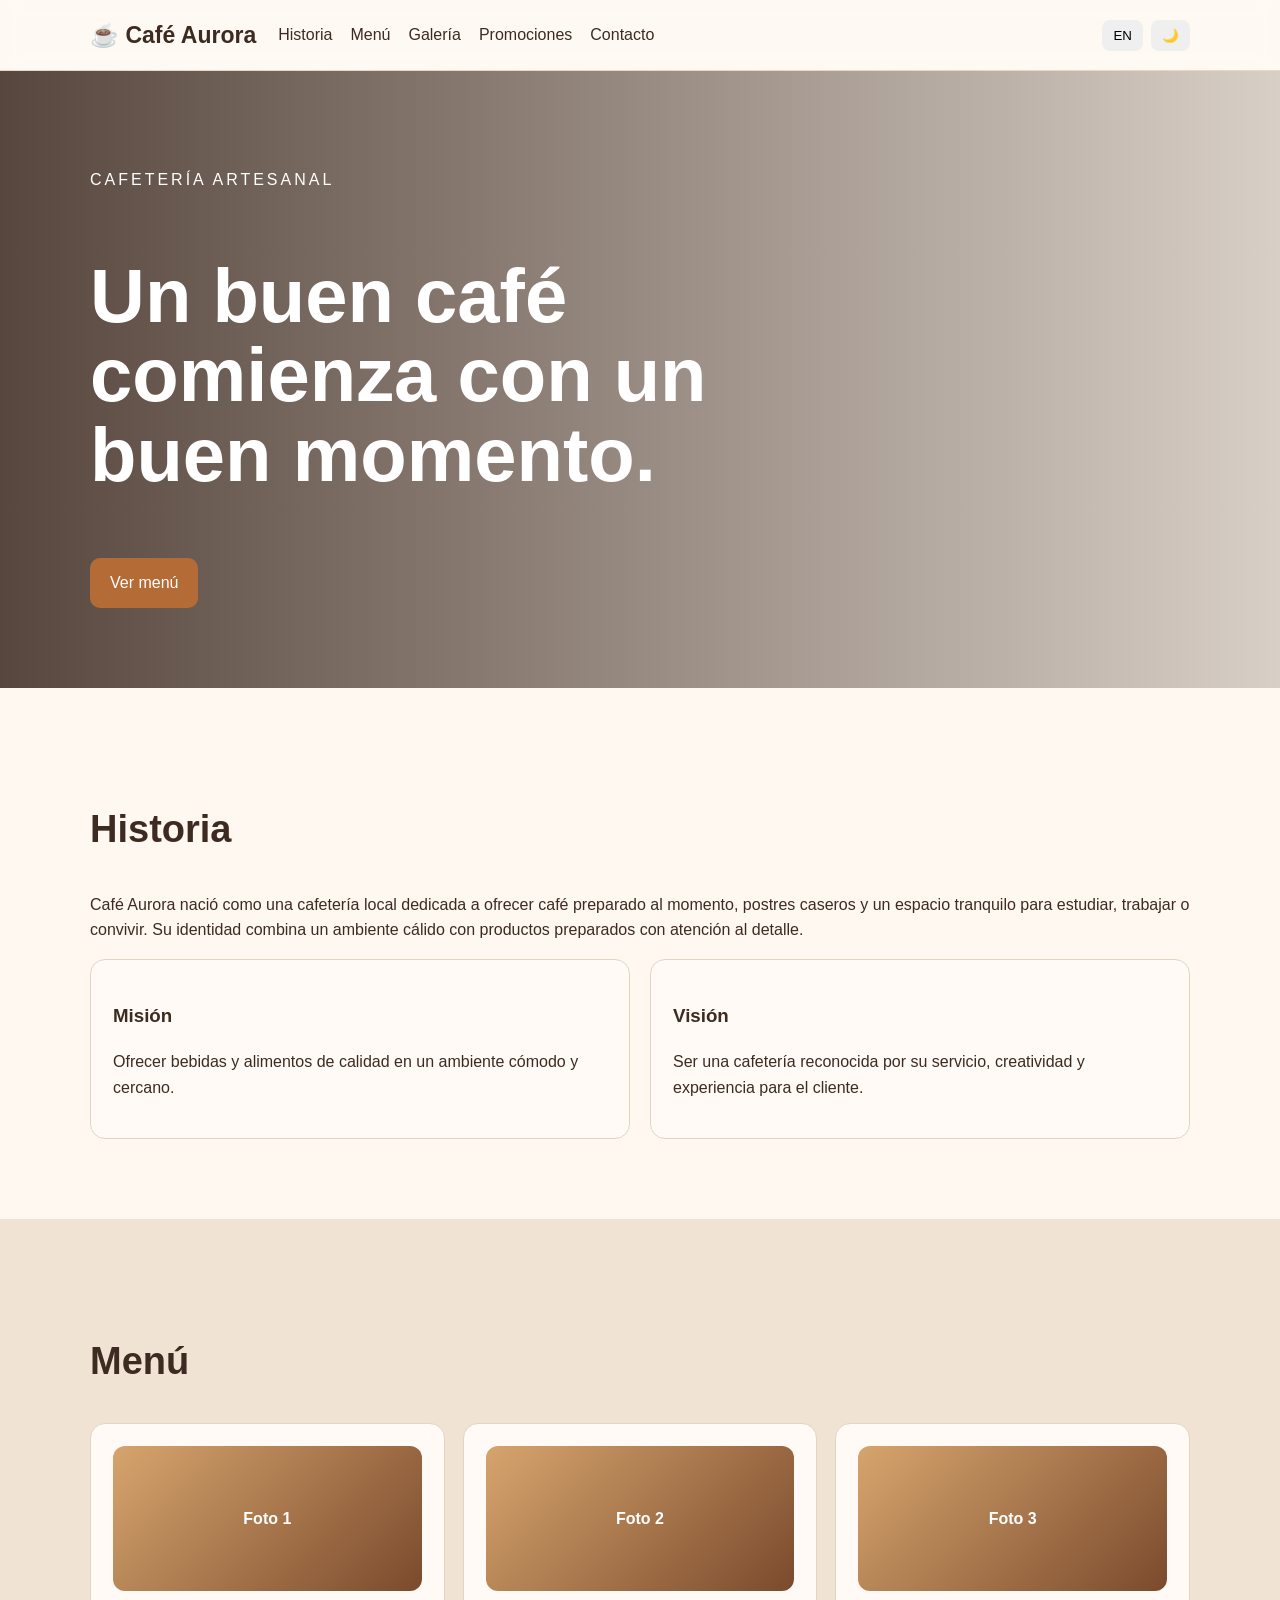
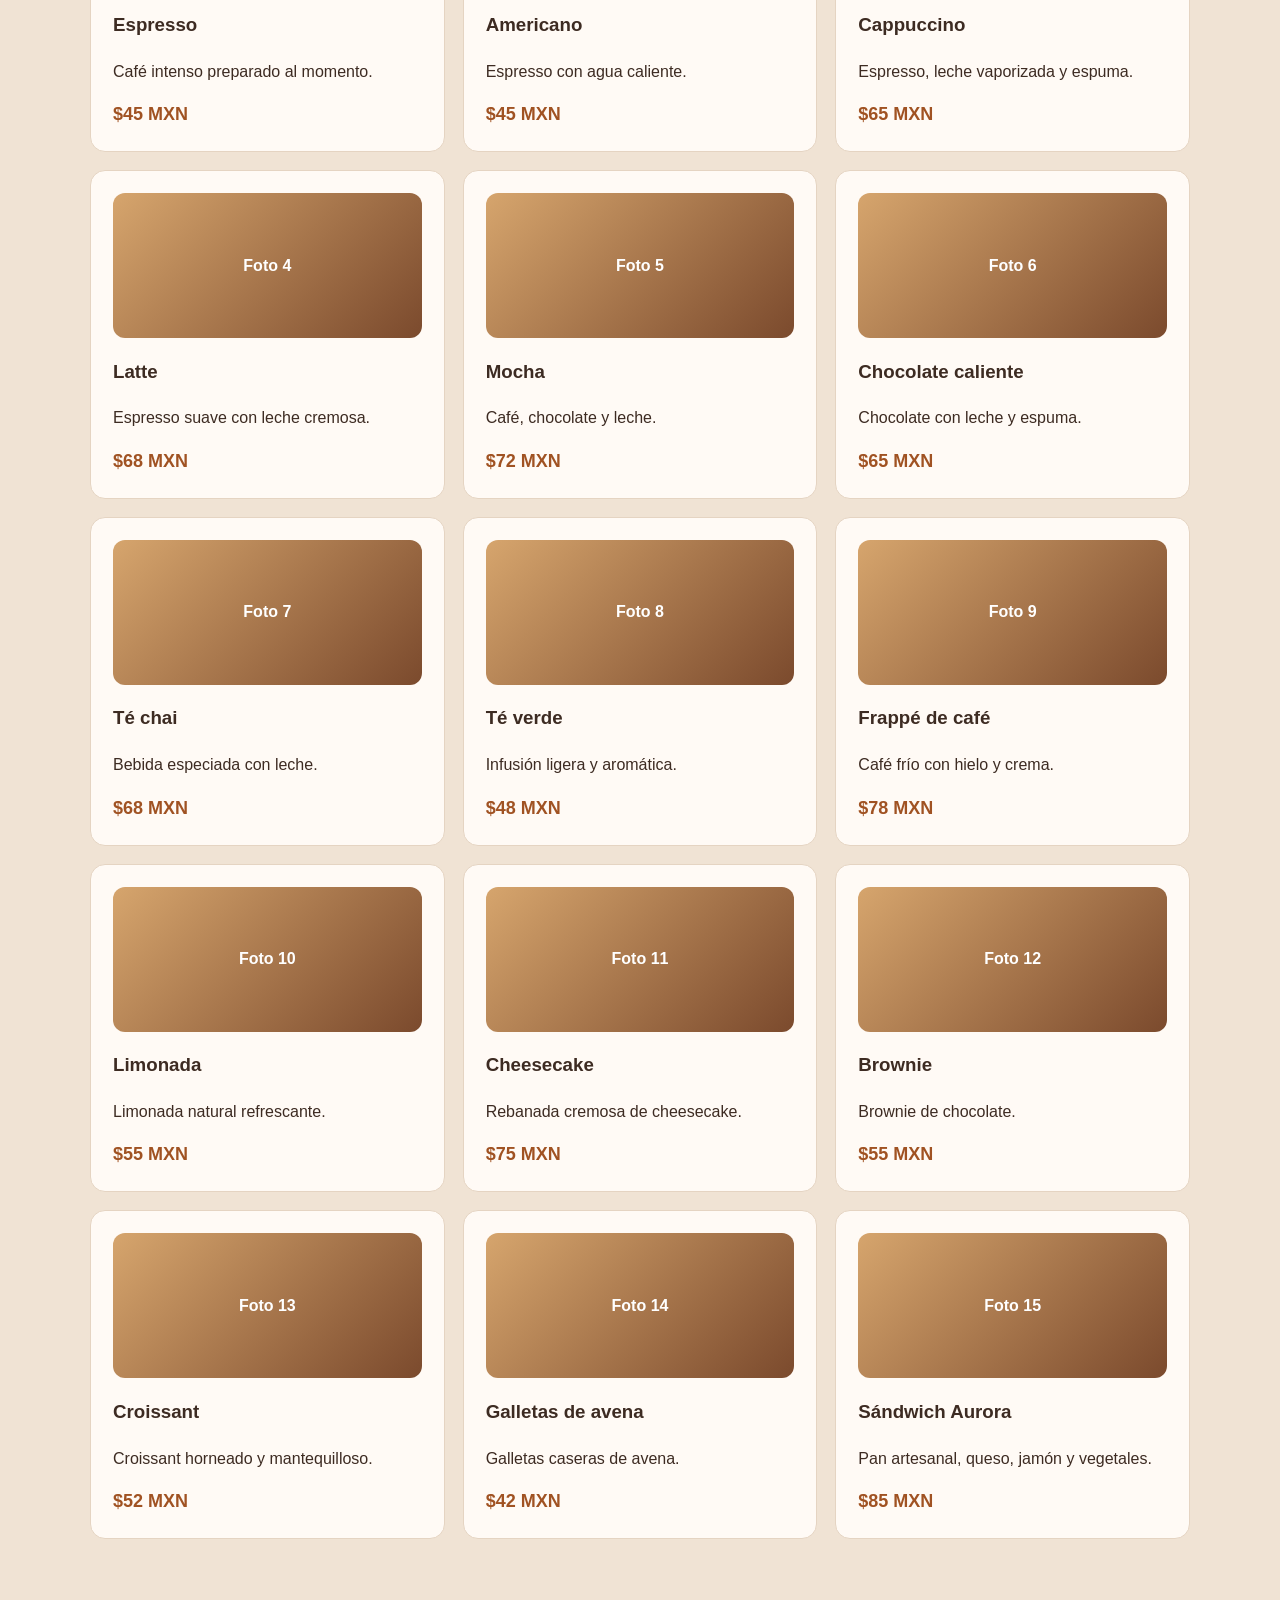
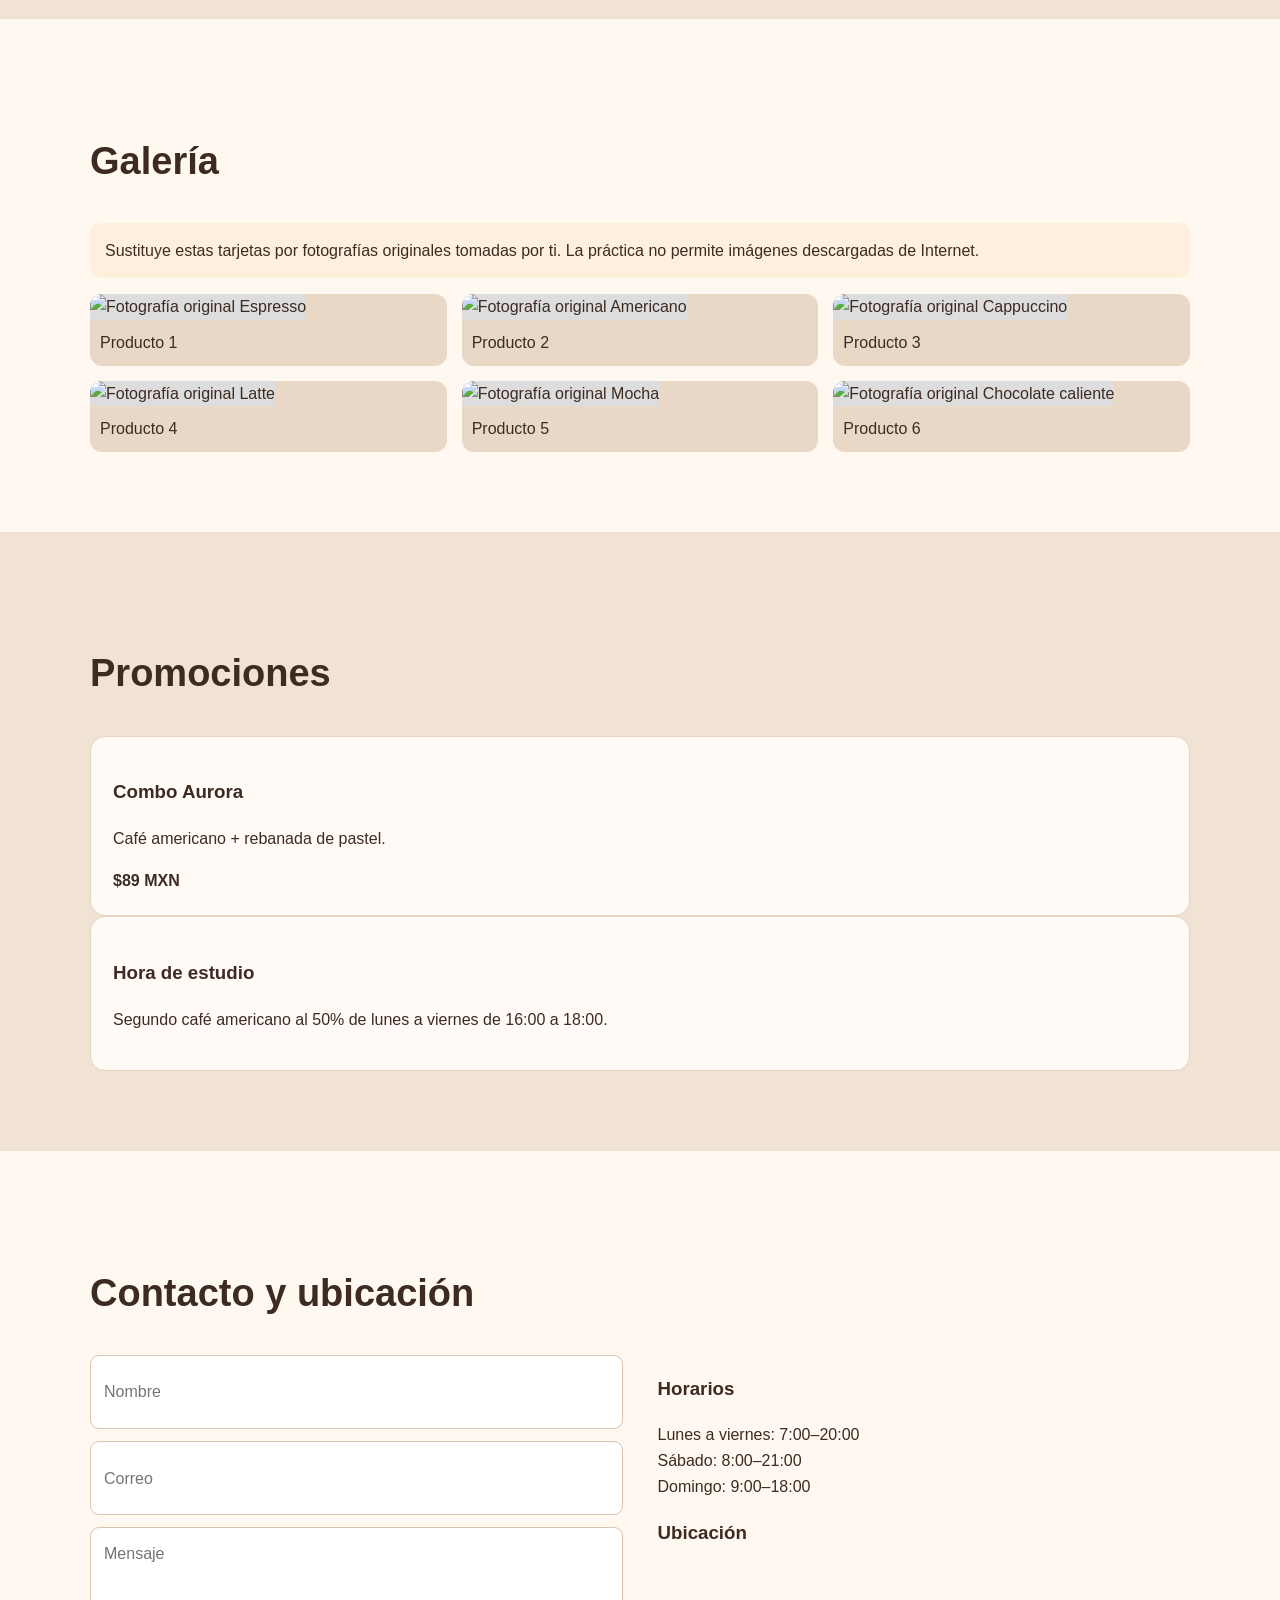
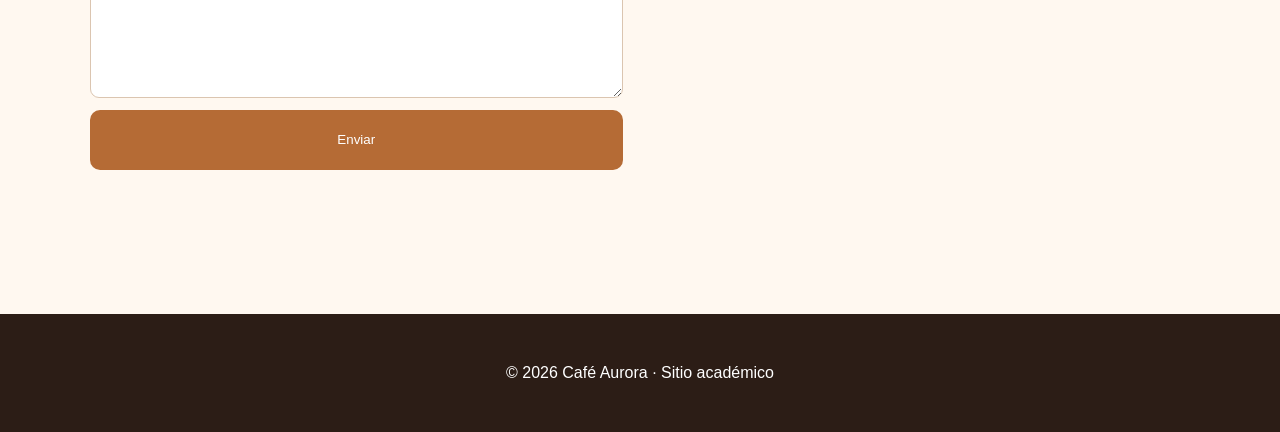
==== cafeteria/index.html @ 64c629b9 "Add files via upload" ====
<!DOCTYPE html>
<html lang="es">
<head><meta charset="UTF-8"><meta name="viewport" content="width=device-width,initial-scale=1.0"><title>Café Aurora</title><link rel="stylesheet" href="style.css"></head>
<body>
<header><nav class="nav container"><a class="logo" href="#inicio">☕ Café Aurora</a><button class="menu-btn" id="menuBtn">☰</button><div class="links" id="links"><a href="#historia">Historia</a><a href="#menu">Menú</a><a href="#galeria">Galería</a><a href="#promos">Promociones</a><a href="#contacto">Contacto</a></div><div class="actions"><button id="langBtn">EN</button><button id="themeBtn">🌙</button></div></nav></header>
<section id="inicio" class="hero"><div class="container"><p>CAFETERÍA ARTESANAL</p><h1 data-es="Un buen café comienza con un buen momento." data-en="A good coffee begins with a good moment.">Un buen café comienza con un buen momento.</h1><a href="#menu" class="btn">Ver menú</a></div></section>
<section id="historia" class="section container"><h2>Historia</h2><p>Café Aurora nació como una cafetería local dedicada a ofrecer café preparado al momento, postres caseros y un espacio tranquilo para estudiar, trabajar o convivir. Su identidad combina un ambiente cálido con productos preparados con atención al detalle.</p><div class="mission"><div><h3>Misión</h3><p>Ofrecer bebidas y alimentos de calidad en un ambiente cómodo y cercano.</p></div><div><h3>Visión</h3><p>Ser una cafetería reconocida por su servicio, creatividad y experiencia para el cliente.</p></div></div></section>
<section id="menu" class="section alt"><div class="container"><h2>Menú</h2><div class="products">
<article class="product"><div class="food-photo">Foto 1</div><h3>Espresso</h3><p>Café intenso preparado al momento.</p><strong>$45 MXN</strong></article><article class="product"><div class="food-photo">Foto 2</div><h3>Americano</h3><p>Espresso con agua caliente.</p><strong>$45 MXN</strong></article><article class="product"><div class="food-photo">Foto 3</div><h3>Cappuccino</h3><p>Espresso, leche vaporizada y espuma.</p><strong>$65 MXN</strong></article><article class="product"><div class="food-photo">Foto 4</div><h3>Latte</h3><p>Espresso suave con leche cremosa.</p><strong>$68 MXN</strong></article><article class="product"><div class="food-photo">Foto 5</div><h3>Mocha</h3><p>Café, chocolate y leche.</p><strong>$72 MXN</strong></article><article class="product"><div class="food-photo">Foto 6</div><h3>Chocolate caliente</h3><p>Chocolate con leche y espuma.</p><strong>$65 MXN</strong></article><article class="product"><div class="food-photo">Foto 7</div><h3>Té chai</h3><p>Bebida especiada con leche.</p><strong>$68 MXN</strong></article><article class="product"><div class="food-photo">Foto 8</div><h3>Té verde</h3><p>Infusión ligera y aromática.</p><strong>$48 MXN</strong></article><article class="product"><div class="food-photo">Foto 9</div><h3>Frappé de café</h3><p>Café frío con hielo y crema.</p><strong>$78 MXN</strong></article><article class="product"><div class="food-photo">Foto 10</div><h3>Limonada</h3><p>Limonada natural refrescante.</p><strong>$55 MXN</strong></article><article class="product"><div class="food-photo">Foto 11</div><h3>Cheesecake</h3><p>Rebanada cremosa de cheesecake.</p><strong>$75 MXN</strong></article><article class="product"><div class="food-photo">Foto 12</div><h3>Brownie</h3><p>Brownie de chocolate.</p><strong>$55 MXN</strong></article><article class="product"><div class="food-photo">Foto 13</div><h3>Croissant</h3><p>Croissant horneado y mantequilloso.</p><strong>$52 MXN</strong></article><article class="product"><div class="food-photo">Foto 14</div><h3>Galletas de avena</h3><p>Galletas caseras de avena.</p><strong>$42 MXN</strong></article><article class="product"><div class="food-photo">Foto 15</div><h3>Sándwich Aurora</h3><p>Pan artesanal, queso, jamón y vegetales.</p><strong>$85 MXN</strong></article>
</div></div></section>
<section id="galeria" class="section container"><h2>Galería</h2><p class="note">Sustituye estas tarjetas por fotografías originales tomadas por ti. La práctica no permite imágenes descargadas de Internet.</p><div class="gallery"><div class="gallery-item"><img src="images/producto-1.jpg" alt="Fotografía original Espresso"><span>Producto 1</span></div><div class="gallery-item"><img src="images/producto-2.jpg" alt="Fotografía original Americano"><span>Producto 2</span></div><div class="gallery-item"><img src="images/producto-3.jpg" alt="Fotografía original Cappuccino"><span>Producto 3</span></div><div class="gallery-item"><img src="images/producto-4.jpg" alt="Fotografía original Latte"><span>Producto 4</span></div><div class="gallery-item"><img src="images/producto-5.jpg" alt="Fotografía original Mocha"><span>Producto 5</span></div><div class="gallery-item"><img src="images/producto-6.jpg" alt="Fotografía original Chocolate caliente"><span>Producto 6</span></div></div></section>
<section id="promos" class="section alt"><div class="container"><h2>Promociones</h2><div class="promo"><h3>Combo Aurora</h3><p>Café americano + rebanada de pastel.</p><strong>$89 MXN</strong></div><div class="promo"><h3>Hora de estudio</h3><p>Segundo café americano al 50% de lunes a viernes de 16:00 a 18:00.</p></div></div></section>
<section id="contacto" class="section container"><h2>Contacto y ubicación</h2><div class="contact-grid"><form id="form"><input required placeholder="Nombre"><input required type="email" placeholder="Correo"><textarea required placeholder="Mensaje"></textarea><button class="btn">Enviar</button><p id="msg"></p></form><div><h3>Horarios</h3><p>Lunes a viernes: 7:00–20:00<br>Sábado: 8:00–21:00<br>Domingo: 9:00–18:00</p><h3>Ubicación</h3><iframe src="https://www.google.com/maps?q=Piedras%20Negras%20Coahuila&output=embed"></iframe></div></div></section>
<footer><p>© 2026 Café Aurora · Sitio académico</p></footer><script src="script.js"></script></body></html>
---- cafeteria/style.css ----
*{box-sizing:border-box}html{scroll-behavior:smooth}body{margin:0;font-family:Arial,sans-serif;color:#3d2b22;background:#fff8f0;line-height:1.6}.container{width:min(1100px,92%);margin:auto}header{position:sticky;top:0;z-index:10;background:#fffaf5dd;backdrop-filter:blur(10px);border-bottom:1px solid #ead8c7}.nav{min-height:70px;display:flex;align-items:center;gap:22px}.logo{font-size:23px;font-weight:800;text-decoration:none;color:inherit}.links{display:flex;gap:18px;flex:1}.links a{color:inherit;text-decoration:none}.actions{display:flex;gap:8px}.actions button,.menu-btn{border:0;padding:8px 11px;border-radius:8px;cursor:pointer}.menu-btn{display:none}.hero{min-height:600px;display:grid;align-items:center;background:linear-gradient(90deg,#3d2b22dd,#3d2b2233),url("images/hero-cafe.jpg") center/cover;padding:80px 0;color:#fff}.hero p{letter-spacing:3px}.hero h1{font-size:clamp(44px,7vw,76px);line-height:1.05;max-width:750px}.btn{display:inline-block;background:#b56b35;color:#fff;padding:12px 20px;border:0;border-radius:10px;text-decoration:none;cursor:pointer}.section{padding:80px 0}.alt{background:#f0e3d4}.section h2{font-size:38px}.mission{display:grid;grid-template-columns:1fr 1fr;gap:20px}.mission div,.promo,.product{background:#fffaf5;border:1px solid #e5d4c2;border-radius:15px;padding:22px}.products{display:grid;grid-template-columns:repeat(3,1fr);gap:18px}.food-photo{height:145px;background:linear-gradient(135deg,#d6a56d,#7b4a2d);border-radius:12px;display:grid;place-items:center;color:white;font-weight:bold}.product strong{color:#a05222;font-size:18px}.gallery{display:grid;grid-template-columns:repeat(3,1fr);gap:15px}.gallery-item{border-radius:12px;overflow:hidden;background:#ead8c7}.gallery-item img{width:100%;height:190px;object-fit:cover;background:#ddd}.gallery-item span{display:block;padding:10px}.note{padding:15px;background:#fff0dd;border-radius:10px}.contact-grid{display:grid;grid-template-columns:1fr 1fr;gap:35px}.contact-grid form{display:grid;gap:12px}.contact-grid input,.contact-grid textarea{padding:13px;border:1px solid #dbc5b0;border-radius:9px;font:inherit;background:#fff}.contact-grid textarea{min-height:150px}.contact-grid iframe{width:100%;height:260px;border:0;border-radius:12px}footer{background:#2c1d16;color:white;text-align:center;padding:30px}@media(max-width:750px){.links{display:none;position:absolute;top:70px;left:0;right:0;background:#fffaf5;padding:20px;flex-direction:column}.links.open{display:flex}.menu-btn{display:block}.mission,.contact-grid{grid-template-columns:1fr}.products,.gallery{grid-template-columns:1fr}.hero{min-height:500px}}body.dark{background:#1b1410;color:#f5e9dc}body.dark header{background:#1b1410ee;border-color:#4b3528}body.dark .links{background:#1b1410}body.dark .alt{background:#251a14}body.dark .mission div,body.dark .promo,body.dark .product{background:#2b2019;border-color:#4b3528}body.dark .contact-grid input,body.dark .contact-grid textarea{background:#2b2019;color:#fff;border-color:#5b4030}
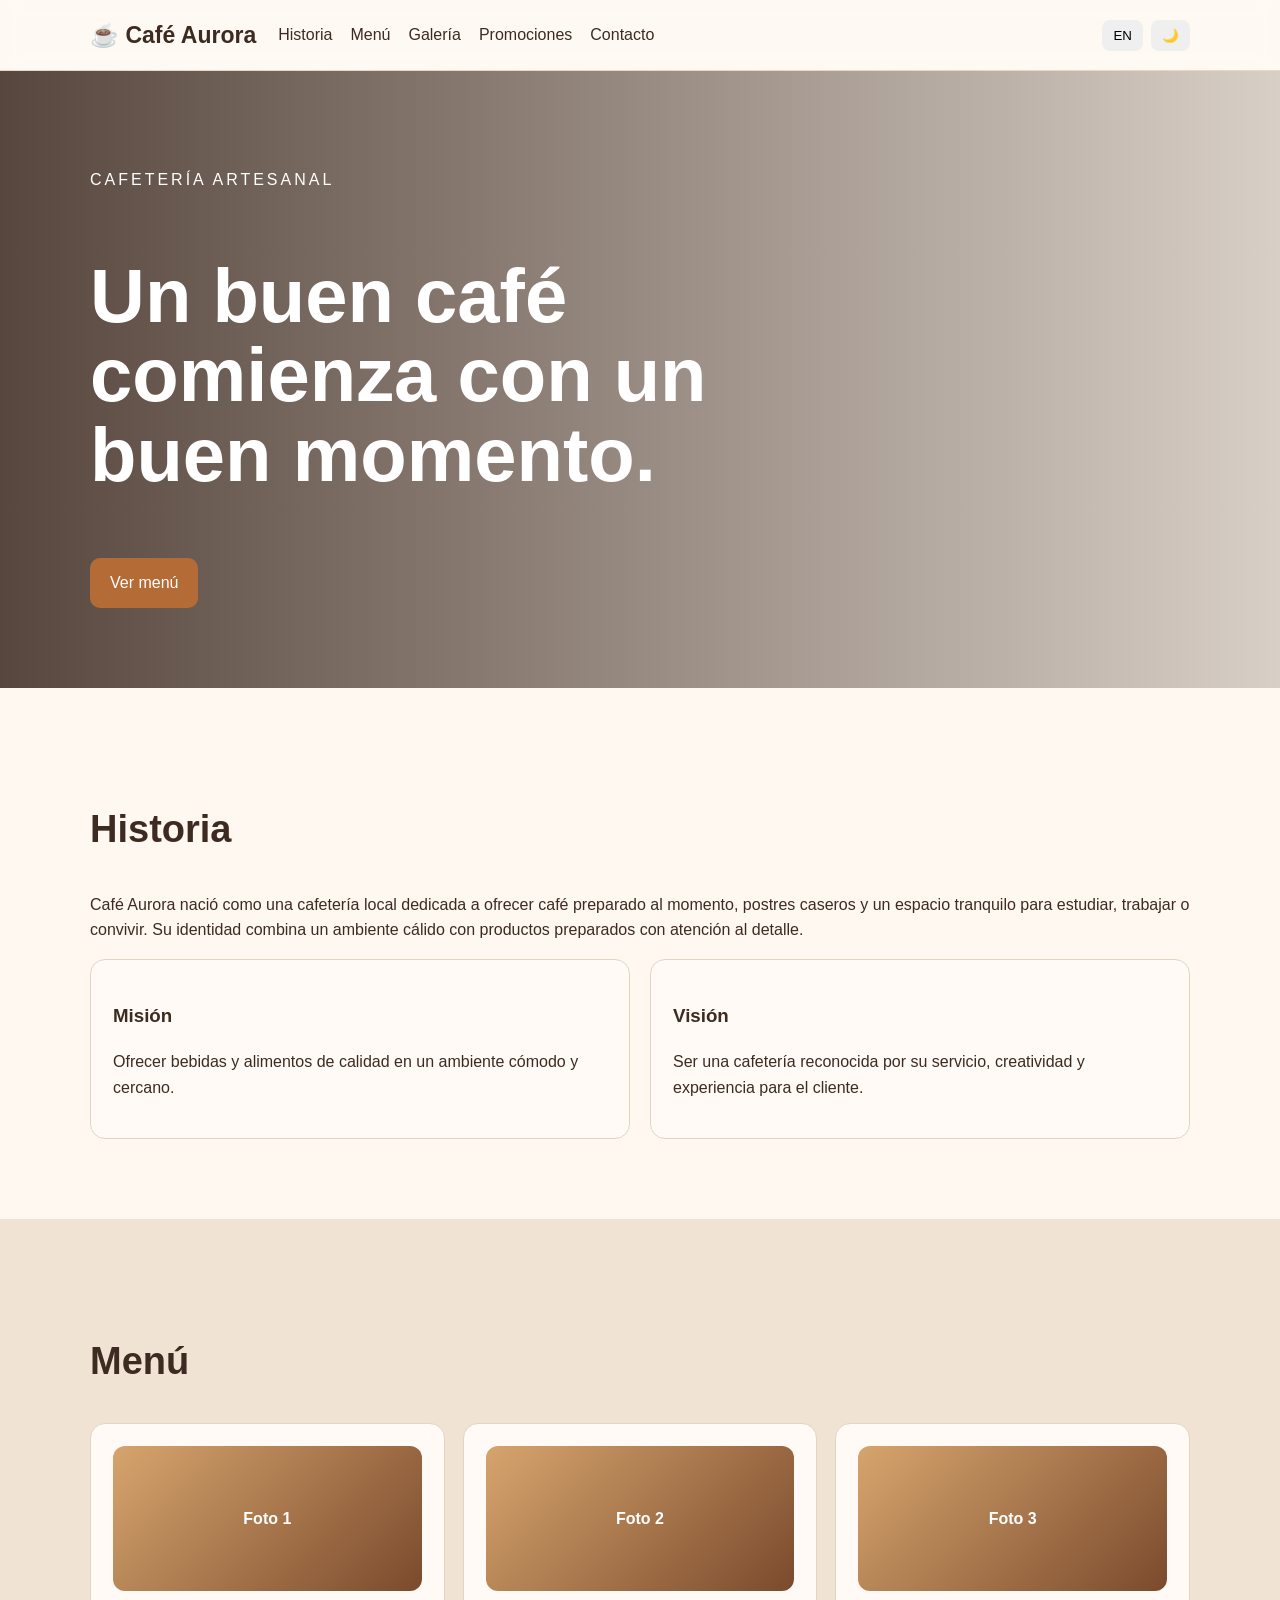
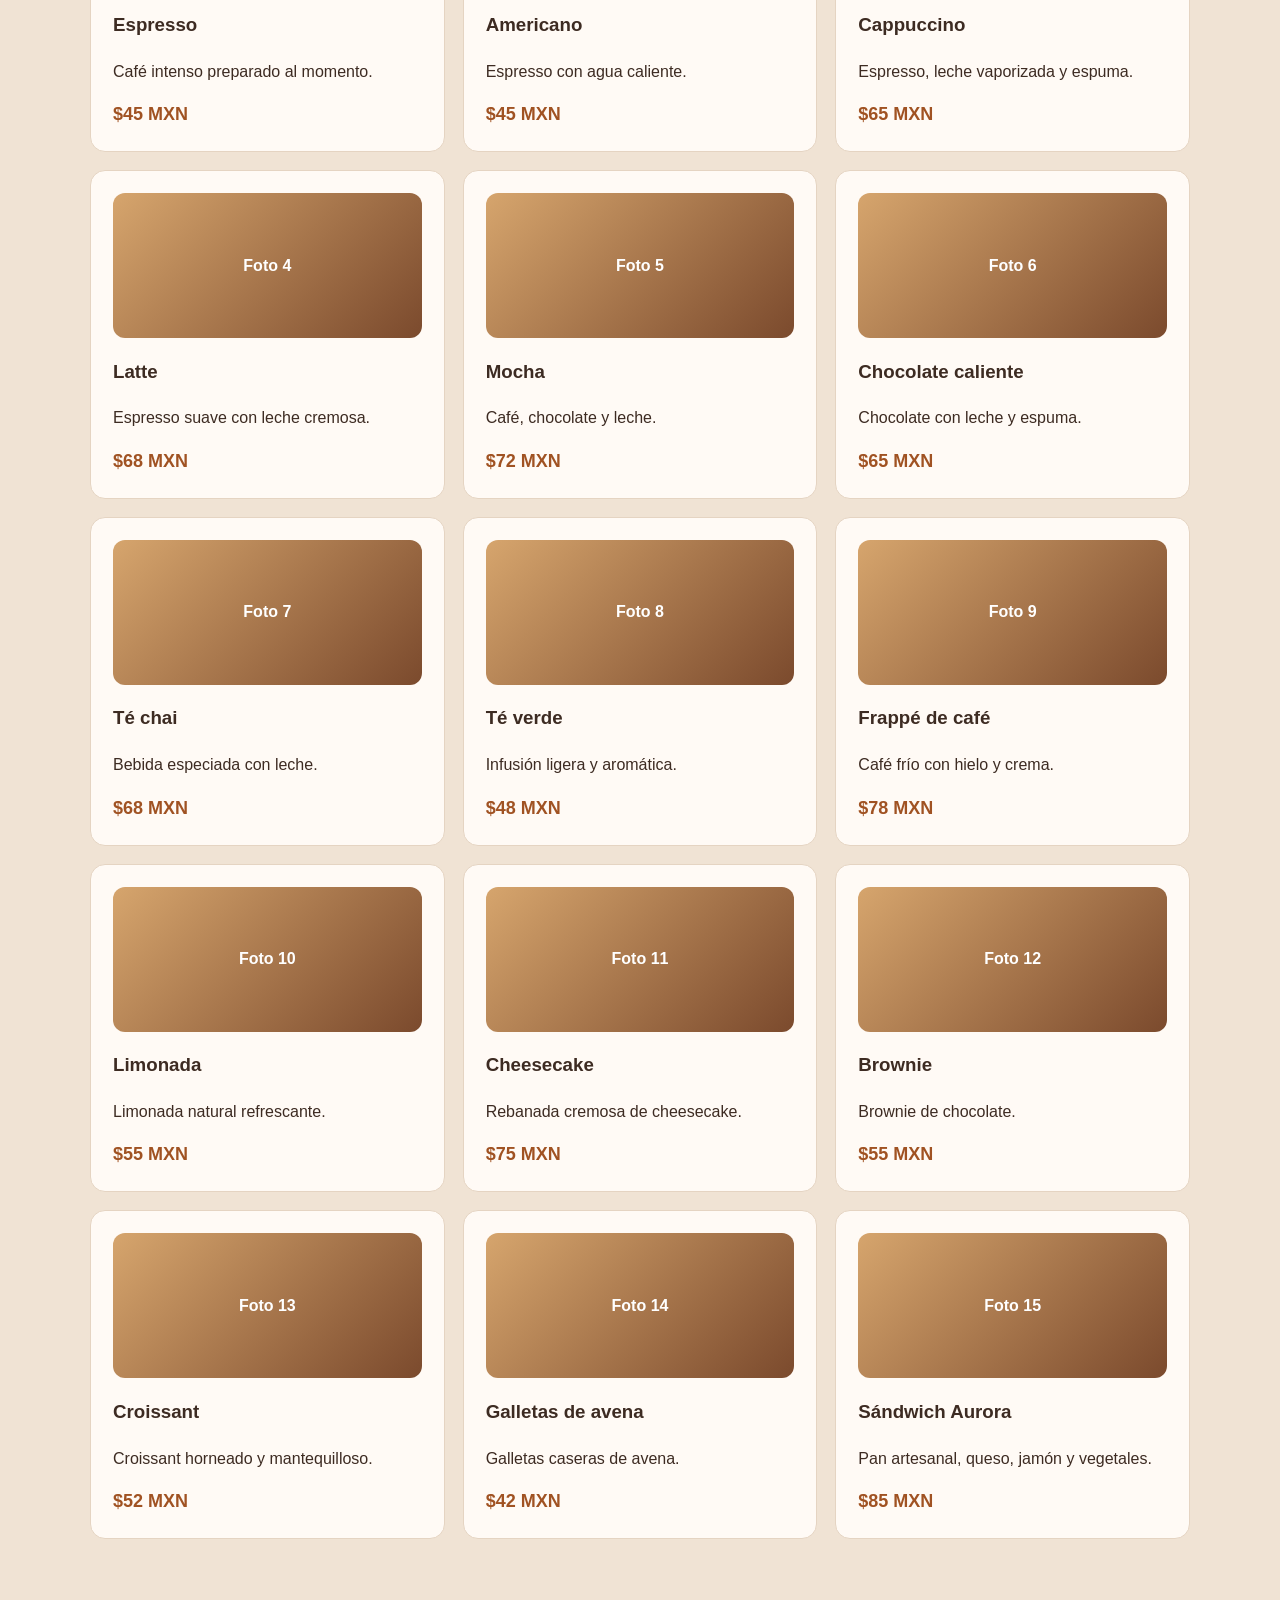
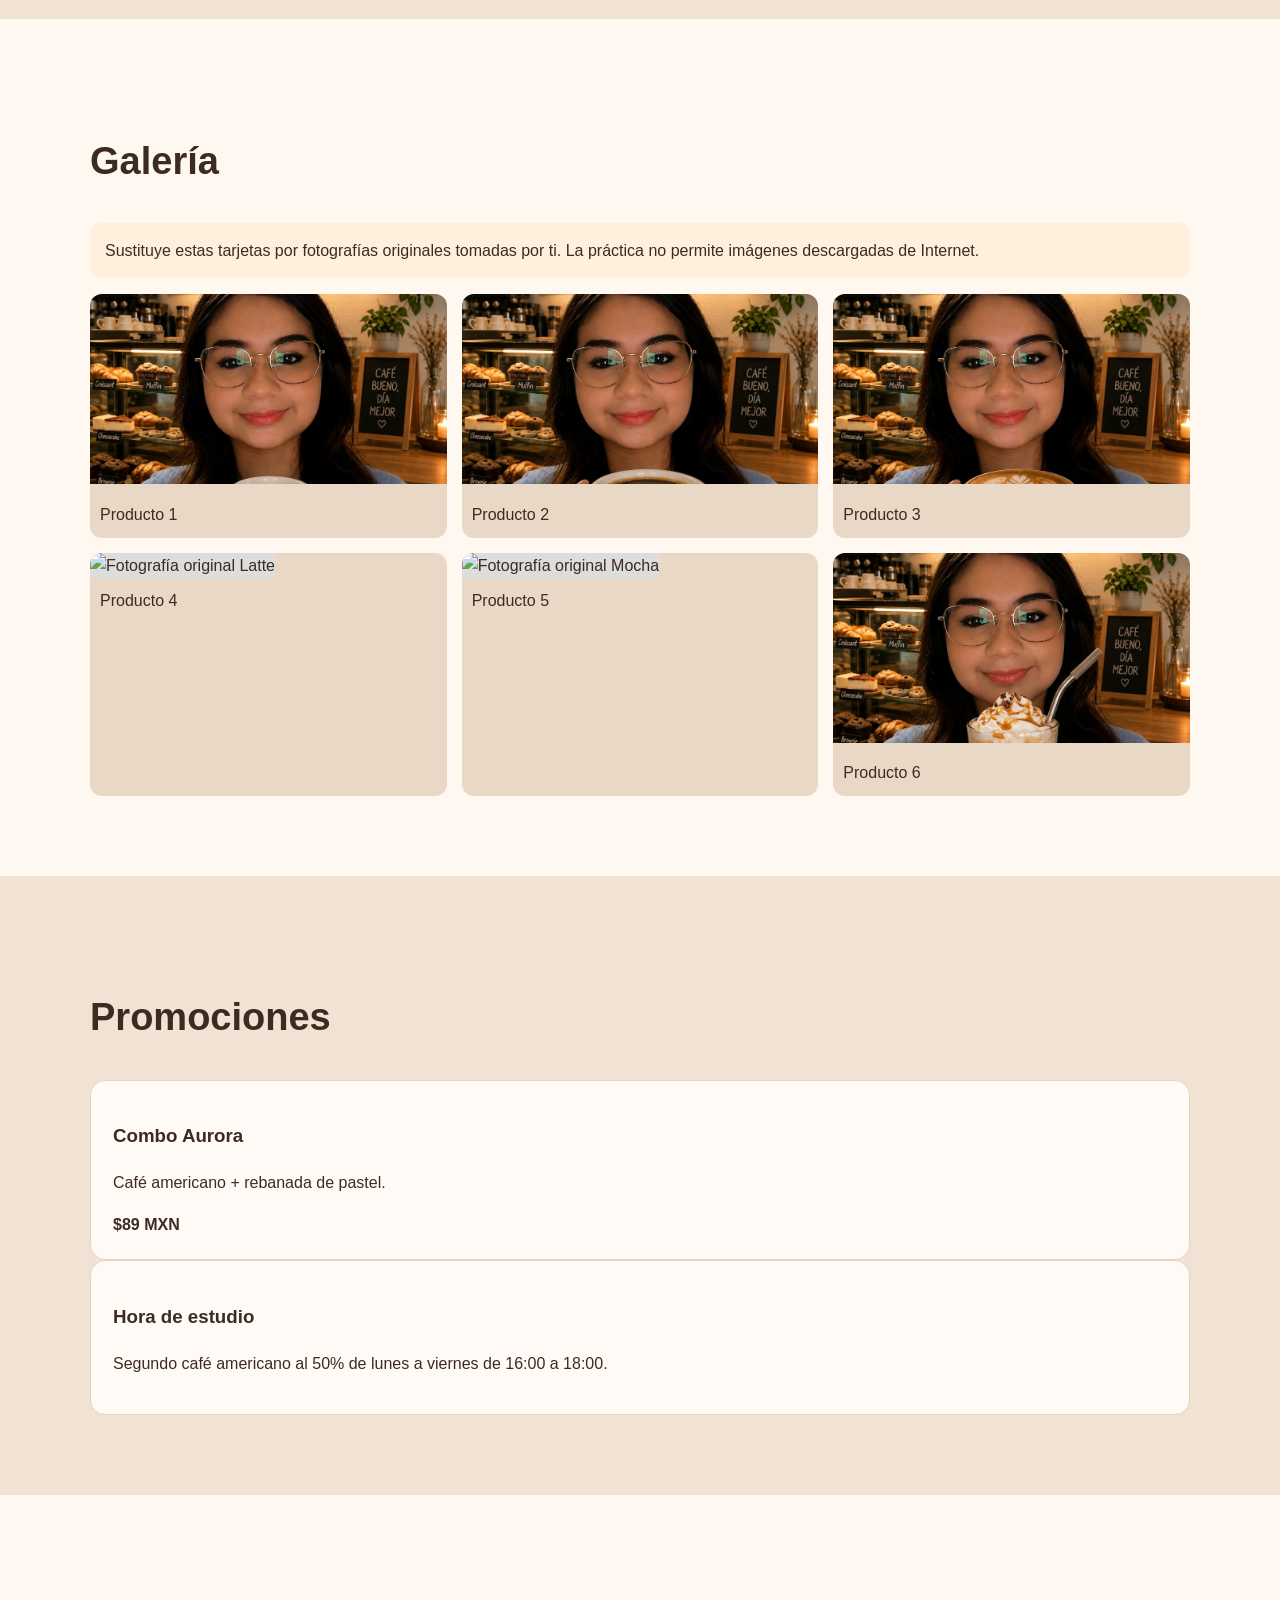
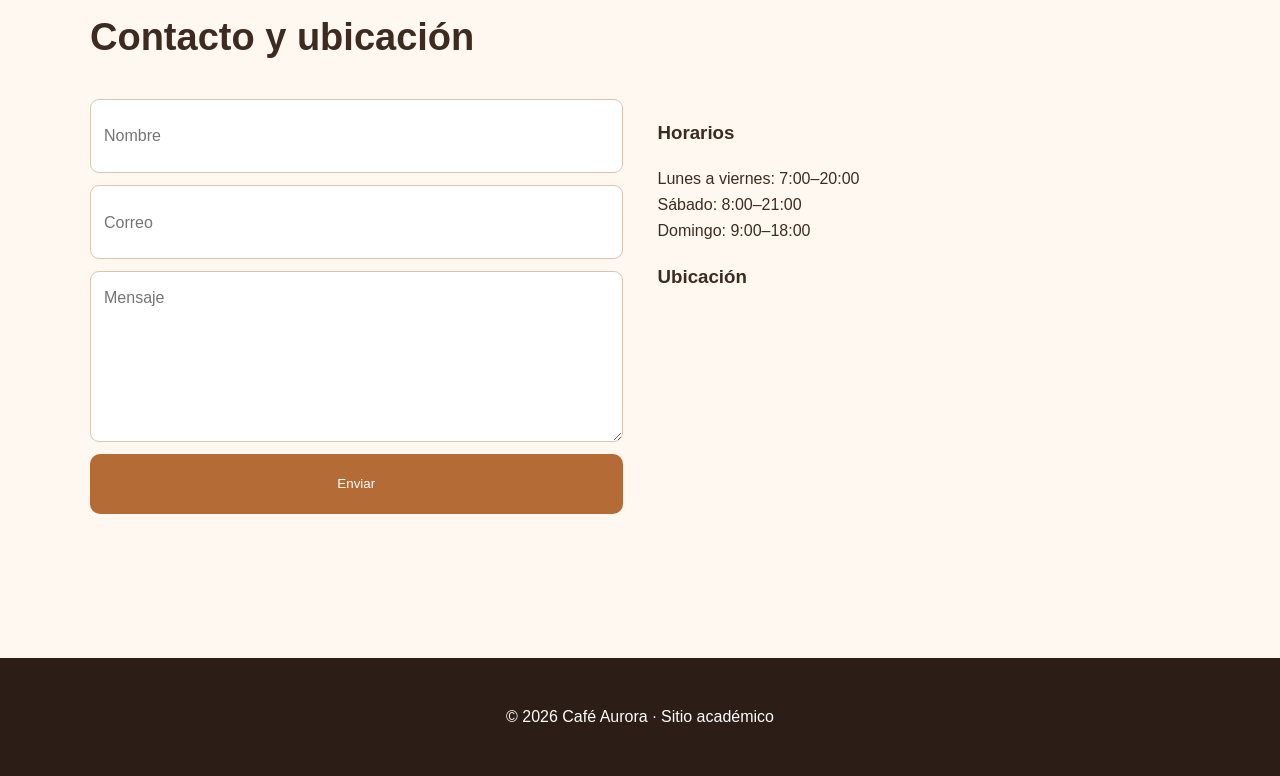
==== commit 8ce62c56: "img" ====
--- a/cafeteria/index.html
+++ b/cafeteria/index.html
@@ -1,14 +1,152 @@
 <!DOCTYPE html>
 <html lang="es">
-<head><meta charset="UTF-8"><meta name="viewport" content="width=device-width,initial-scale=1.0"><title>Café Aurora</title><link rel="stylesheet" href="style.css"></head>
+
+<head>
+    <meta charset="UTF-8">
+    <meta name="viewport" content="width=device-width,initial-scale=1.0">
+    <title data-es="Café Aurora" data-en="Aurora Café">Café Aurora</title>
+    <link rel="stylesheet" href="style.css">
+</head>
+
 <body>
-<header><nav class="nav container"><a class="logo" href="#inicio">☕ Café Aurora</a><button class="menu-btn" id="menuBtn">☰</button><div class="links" id="links"><a href="#historia">Historia</a><a href="#menu">Menú</a><a href="#galeria">Galería</a><a href="#promos">Promociones</a><a href="#contacto">Contacto</a></div><div class="actions"><button id="langBtn">EN</button><button id="themeBtn">🌙</button></div></nav></header>
-<section id="inicio" class="hero"><div class="container"><p>CAFETERÍA ARTESANAL</p><h1 data-es="Un buen café comienza con un buen momento." data-en="A good coffee begins with a good moment.">Un buen café comienza con un buen momento.</h1><a href="#menu" class="btn">Ver menú</a></div></section>
-<section id="historia" class="section container"><h2>Historia</h2><p>Café Aurora nació como una cafetería local dedicada a ofrecer café preparado al momento, postres caseros y un espacio tranquilo para estudiar, trabajar o convivir. Su identidad combina un ambiente cálido con productos preparados con atención al detalle.</p><div class="mission"><div><h3>Misión</h3><p>Ofrecer bebidas y alimentos de calidad en un ambiente cómodo y cercano.</p></div><div><h3>Visión</h3><p>Ser una cafetería reconocida por su servicio, creatividad y experiencia para el cliente.</p></div></div></section>
-<section id="menu" class="section alt"><div class="container"><h2>Menú</h2><div class="products">
-<article class="product"><div class="food-photo">Foto 1</div><h3>Espresso</h3><p>Café intenso preparado al momento.</p><strong>$45 MXN</strong></article><article class="product"><div class="food-photo">Foto 2</div><h3>Americano</h3><p>Espresso con agua caliente.</p><strong>$45 MXN</strong></article><article class="product"><div class="food-photo">Foto 3</div><h3>Cappuccino</h3><p>Espresso, leche vaporizada y espuma.</p><strong>$65 MXN</strong></article><article class="product"><div class="food-photo">Foto 4</div><h3>Latte</h3><p>Espresso suave con leche cremosa.</p><strong>$68 MXN</strong></article><article class="product"><div class="food-photo">Foto 5</div><h3>Mocha</h3><p>Café, chocolate y leche.</p><strong>$72 MXN</strong></article><article class="product"><div class="food-photo">Foto 6</div><h3>Chocolate caliente</h3><p>Chocolate con leche y espuma.</p><strong>$65 MXN</strong></article><article class="product"><div class="food-photo">Foto 7</div><h3>Té chai</h3><p>Bebida especiada con leche.</p><strong>$68 MXN</strong></article><article class="product"><div class="food-photo">Foto 8</div><h3>Té verde</h3><p>Infusión ligera y aromática.</p><strong>$48 MXN</strong></article><article class="product"><div class="food-photo">Foto 9</div><h3>Frappé de café</h3><p>Café frío con hielo y crema.</p><strong>$78 MXN</strong></article><article class="product"><div class="food-photo">Foto 10</div><h3>Limonada</h3><p>Limonada natural refrescante.</p><strong>$55 MXN</strong></article><article class="product"><div class="food-photo">Foto 11</div><h3>Cheesecake</h3><p>Rebanada cremosa de cheesecake.</p><strong>$75 MXN</strong></article><article class="product"><div class="food-photo">Foto 12</div><h3>Brownie</h3><p>Brownie de chocolate.</p><strong>$55 MXN</strong></article><article class="product"><div class="food-photo">Foto 13</div><h3>Croissant</h3><p>Croissant horneado y mantequilloso.</p><strong>$52 MXN</strong></article><article class="product"><div class="food-photo">Foto 14</div><h3>Galletas de avena</h3><p>Galletas caseras de avena.</p><strong>$42 MXN</strong></article><article class="product"><div class="food-photo">Foto 15</div><h3>Sándwich Aurora</h3><p>Pan artesanal, queso, jamón y vegetales.</p><strong>$85 MXN</strong></article>
-</div></div></section>
-<section id="galeria" class="section container"><h2>Galería</h2><p class="note">Sustituye estas tarjetas por fotografías originales tomadas por ti. La práctica no permite imágenes descargadas de Internet.</p><div class="gallery"><div class="gallery-item"><img src="images/producto-1.jpg" alt="Fotografía original Espresso"><span>Producto 1</span></div><div class="gallery-item"><img src="images/producto-2.jpg" alt="Fotografía original Americano"><span>Producto 2</span></div><div class="gallery-item"><img src="images/producto-3.jpg" alt="Fotografía original Cappuccino"><span>Producto 3</span></div><div class="gallery-item"><img src="images/producto-4.jpg" alt="Fotografía original Latte"><span>Producto 4</span></div><div class="gallery-item"><img src="images/producto-5.jpg" alt="Fotografía original Mocha"><span>Producto 5</span></div><div class="gallery-item"><img src="images/producto-6.jpg" alt="Fotografía original Chocolate caliente"><span>Producto 6</span></div></div></section>
-<section id="promos" class="section alt"><div class="container"><h2>Promociones</h2><div class="promo"><h3>Combo Aurora</h3><p>Café americano + rebanada de pastel.</p><strong>$89 MXN</strong></div><div class="promo"><h3>Hora de estudio</h3><p>Segundo café americano al 50% de lunes a viernes de 16:00 a 18:00.</p></div></div></section>
-<section id="contacto" class="section container"><h2>Contacto y ubicación</h2><div class="contact-grid"><form id="form"><input required placeholder="Nombre"><input required type="email" placeholder="Correo"><textarea required placeholder="Mensaje"></textarea><button class="btn">Enviar</button><p id="msg"></p></form><div><h3>Horarios</h3><p>Lunes a viernes: 7:00–20:00<br>Sábado: 8:00–21:00<br>Domingo: 9:00–18:00</p><h3>Ubicación</h3><iframe src="https://www.google.com/maps?q=Piedras%20Negras%20Coahuila&output=embed"></iframe></div></div></section>
-<footer><p>© 2026 Café Aurora · Sitio académico</p></footer><script src="script.js"></script></body></html>+    <header>
+        <nav class="nav container"><a class="logo" href="#inicio">☕ Café Aurora</a><button class="menu-btn" id="menuBtn">☰</button>
+            <div class="links" id="links"><a href="#historia" data-es="Historia" data-en="Story">Historia</a><a href="#menu" data-es="Menú" data-en="Menu">Menú</a><a href="#galeria" data-es="Galería" data-en="Gallery">Galería</a><a href="#promos" data-es="Promociones" data-en="Promotions">Promociones</a>
+                <a href="#contacto" data-es="Contacto" data-en="Contact">Contacto</a>
+            </div>
+            <div class="actions"><button id="langBtn">EN</button><button id="themeBtn">🌙</button></div>
+        </nav>
+    </header>
+    <section id="inicio" class="hero">
+        <div class="container">
+            <p data-es="CAFETERÍA ARTESANAL" data-en="ARTISAN CAFÉ">CAFETERÍA ARTESANAL</p>
+            <h1 data-es="Un buen café comienza con un buen momento." data-en="A good coffee begins with a good moment.">Un buen café comienza con un buen momento.</h1><a href="#menu" class="btn" data-es="Ver menú" data-en="View menu">Ver menú</a></div>
+    </section>
+    <section id="historia" class="section container">
+        <h2 data-es="Historia" data-en="Our story">Historia</h2>
+        <p data-es="Café Aurora nació como una cafetería local dedicada a ofrecer café preparado al momento, postres caseros y un espacio tranquilo para estudiar, trabajar o convivir. Su identidad combina un ambiente cálido con productos preparados con atención al detalle."
+            data-en="Café Aurora was created as a local coffee shop dedicated to serving freshly prepared coffee, homemade desserts, and a comfortable space to study, work, or spend time together. Its identity combines a warm atmosphere with carefully prepared products.">Café Aurora nació como una cafetería local dedicada a ofrecer café preparado al momento, postres caseros y un espacio tranquilo para estudiar, trabajar o convivir. Su identidad combina un ambiente cálido con productos preparados con atención al
+            detalle.
+        </p>
+        <div class="mission">
+            <div>
+                <h3 data-es="Misión" data-en="Mission">Misión</h3>
+                <p data-es="Ofrecer bebidas y alimentos de calidad en un ambiente cómodo y cercano." data-en="Provide quality drinks and food in a comfortable and welcoming environment.">Ofrecer bebidas y alimentos de calidad en un ambiente cómodo y cercano.</p>
+            </div>
+            <div>
+                <h3 data-es="Visión" data-en="Vision">Visión</h3>
+                <p data-es="Ser una cafetería reconocida por su servicio, creatividad y experiencia para el cliente." data-en="Be a coffee shop recognized for its service, creativity, and customer experience.">Ser una cafetería reconocida por su servicio, creatividad y experiencia para el cliente.</p>
+            </div>
+        </div>
+    </section>
+    <section id="menu" class="section alt">
+        <div class="container">
+            <h2 data-es="Menú" data-en="Menu">Menú</h2>
+            <div class="products">
+                <article class="product">
+                    <div class="food-photo">Foto 1</div>
+                    <h3 data-es="Espresso" data-en="Espresso">Espresso</h3>
+                    <p data-es="Café intenso preparado al momento." data-en="Strong coffee freshly prepared to order.">Café intenso preparado al momento.</p><strong>$45 MXN</strong></article>
+                <article class="product">
+                    <div class="food-photo">Foto 2</div>
+                    <h3 data-es="Americano" data-en="Americano">Americano</h3>
+                    <p data-es="Espresso con agua caliente." data-en="Espresso with hot water.">Espresso con agua caliente.</p><strong>$45 MXN</strong></article>
+                <article class="product">
+                    <div class="food-photo">Foto 3</div>
+                    <h3 data-es="Cappuccino" data-en="Cappuccino">Cappuccino</h3>
+                    <p data-es="Espresso, leche vaporizada y espuma." data-en="Espresso, steamed milk, and foam.">Espresso, leche vaporizada y espuma.</p><strong>$65 MXN</strong></article>
+                <article class="product">
+                    <div class="food-photo">Foto 4</div>
+                    <h3 data-es="Latte" data-en="Latte">Latte</h3>
+                    <p data-es="Espresso suave con leche cremosa." data-en="Smooth espresso with creamy milk.">Espresso suave con leche cremosa.</p><strong>$68 MXN</strong></article>
+                <article class="product">
+                    <div class="food-photo">Foto 5</div>
+                    <h3 data-es="Mocha" data-en="Mocha">Mocha</h3>
+                    <p data-es="Café, chocolate y leche." data-en="Coffee, chocolate, and milk.">Café, chocolate y leche.</p><strong>$72 MXN</strong></article>
+                <article class="product">
+                    <div class="food-photo">Foto 6</div>
+                    <h3 data-es="Chocolate caliente" data-en="Hot chocolate">Chocolate caliente</h3>
+                    <p data-es="Chocolate con leche y espuma." data-en="Chocolate with milk and foam.">Chocolate con leche y espuma.</p><strong>$65 MXN</strong></article>
+                <article class="product">
+                    <div class="food-photo">Foto 7</div>
+                    <h3 data-es="Té chai" data-en="Chai tea">Té chai</h3>
+                    <p data-es="Bebida especiada con leche." data-en="Spiced tea drink with milk.">Bebida especiada con leche.</p><strong>$68 MXN</strong></article>
+                <article class="product">
+                    <div class="food-photo">Foto 8</div>
+                    <h3 data-es="Té verde" data-en="Green tea">Té verde</h3>
+                    <p data-es="Infusión ligera y aromática." data-en="Light and aromatic infusion.">Infusión ligera y aromática.</p><strong>$48 MXN</strong></article>
+                <article class="product">
+                    <div class="food-photo">Foto 9</div>
+                    <h3 data-es="Frappé de café" data-en="Coffee frappé">Frappé de café</h3>
+                    <p data-es="Café frío con hielo y crema." data-en="Iced coffee with ice and cream.">Café frío con hielo y crema.</p><strong>$78 MXN</strong></article>
+                <article class="product">
+                    <div class="food-photo">Foto 10</div>
+                    <h3 data-es="Limonada" data-en="Lemonade">Limonada</h3>
+                    <p data-es="Limonada natural refrescante." data-en="Refreshing natural lemonade.">Limonada natural refrescante.</p><strong>$55 MXN</strong></article>
+                <article class="product">
+                    <div class="food-photo">Foto 11</div>
+                    <h3 data-es="Cheesecake" data-en="Cheesecake">Cheesecake</h3>
+                    <p data-es="Rebanada cremosa de cheesecake." data-en="Creamy slice of cheesecake.">Rebanada cremosa de cheesecake.</p><strong>$75 MXN</strong></article>
+                <article class="product">
+                    <div class="food-photo">Foto 12</div>
+                    <h3 data-es="Brownie" data-en="Brownie">Brownie</h3>
+                    <p data-es="Brownie de chocolate." data-en="Chocolate brownie.">Brownie de chocolate.</p><strong>$55 MXN</strong></article>
+                <article class="product">
+                    <div class="food-photo">Foto 13</div>
+                    <h3 data-es="Croissant" data-en="Croissant">Croissant</h3>
+                    <p data-es="Croissant horneado y mantequilloso." data-en="Buttery baked croissant.">Croissant horneado y mantequilloso.</p><strong>$52 MXN</strong></article>
+                <article class="product">
+                    <div class="food-photo">Foto 14</div>
+                    <h3 data-es="Galletas de avena" data-en="Oatmeal cookies">Galletas de avena</h3>
+                    <p data-es="Galletas caseras de avena." data-en="Homemade oatmeal cookies.">Galletas caseras de avena.</p><strong>$42 MXN</strong></article>
+                <article class="product">
+                    <div class="food-photo">Foto 15</div>
+                    <h3 data-es="Sándwich Aurora" data-en="Aurora sandwich">Sándwich Aurora</h3>
+                    <p data-es="Pan artesanal, queso, jamón y vegetales." data-en="Artisan bread, cheese, ham, and vegetables.">Pan artesanal, queso, jamón y vegetales.</p><strong>$85 MXN</strong></article>
+            </div>
+        </div>
+    </section>
+    <section id="galeria" class="section container">
+        <h2 data-es="Galería" data-en="Gallery">Galería</h2>
+        <p class="note" data-es="Sustituye estas tarjetas por fotografías originales tomadas por ti. La práctica no permite imágenes descargadas de Internet." data-en="Replace these cards with original photographs taken by you. The assignment does not allow images downloaded from the Internet.">Sustituye estas tarjetas por fotografías originales tomadas por ti. La práctica no permite imágenes descargadas de Internet.</p>
+        <div class="gallery">
+            <div class="gallery-item"><img src="images/producto-1.jpg" alt="Fotografía original Espresso"><span data-es="Producto 1" data-en="Product 1">Producto 1</span></div>
+            <div class="gallery-item"><img src="images/producto-2.jpg" alt="Fotografía original Americano"><span data-es="Producto 2" data-en="Product 2">Producto 2</span></div>
+            <div class="gallery-item"><img src="images/producto-3.jpg" alt="Fotografía original Cappuccino"><span data-es="Producto 3" data-en="Product 3">Producto 3</span></div>
+            <div class="gallery-item"><img src="images/producto-4.jpg" alt="Fotografía original Latte"><span data-es="Producto 4" data-en="Product 4">Producto 4</span></div>
+            <div class="gallery-item"><img src="images/producto-5.jpg" alt="Fotografía original Mocha"><span data-es="Producto 5" data-en="Product 5">Producto 5</span></div>
+            <div class="gallery-item"><img src="images/producto-6.jpg" alt="Fotografía original Chocolate caliente"><span data-es="Producto 6" data-en="Product 6">Producto 6</span></div>
+        </div>
+    </section>
+    <section id="promos" class="section alt">
+        <div class="container">
+            <h2 data-es="Promociones" data-en="Promotions">Promociones</h2>
+            <div class="promo">
+                <h3 data-es="Combo Aurora" data-en="Aurora Combo">Combo Aurora</h3>
+                <p data-es="Café americano + rebanada de pastel." data-en="Americano coffee + slice of cake.">Café americano + rebanada de pastel.</p><strong>$89 MXN</strong></div>
+            <div class="promo">
+                <h3 data-es="Hora de estudio" data-en="Study hour">Hora de estudio</h3>
+                <p data-es="Segundo café americano al 50% de lunes a viernes de 16:00 a 18:00." data-en="Second Americano coffee 50% off Monday to Friday from 4:00 PM to 6:00 PM.">Segundo café americano al 50% de lunes a viernes de 16:00 a 18:00.</p>
+            </div>
+        </div>
+    </section>
+    <section id="contacto" class="section container">
+        <h2 data-es="Contacto y ubicación" data-en="Contact & location">Contacto y ubicación</h2>
+        <div class="contact-grid">
+            <form id="form"><input required data-placeholder-es="Nombre" data-placeholder-en="Name" placeholder="Nombre"><input required type="email" data-placeholder-es="Correo" data-placeholder-en="Email" placeholder="Correo"><textarea required data-placeholder-es="Mensaje"
+                    data-placeholder-en="Message" placeholder="Mensaje"></textarea><button class="btn" data-es="Enviar" data-en="Send">Enviar</button>
+                <p id="msg"></p>
+            </form>
+            <div>
+                <h3 data-es="Horarios" data-en="Opening hours">Horarios</h3>
+                <p data-es="Lunes a viernes: 7:00–20:00<br>Sábado: 8:00–21:00<br>Domingo: 9:00–18:00" data-en="Monday to Friday: 7:00 AM–8:00 PM<br>Saturday: 8:00 AM–9:00 PM<br>Sunday: 9:00 AM–6:00 PM">Lunes a viernes: 7:00–20:00<br>Sábado: 8:00–21:00<br>Domingo: 9:00–18:00</p>
+                <h3 data-es="Ubicación" data-en="Location">Ubicación</h3><iframe title="Mapa" src="https://www.google.com/maps?q=Piedras%20Negras%20Coahuila&output=embed"></iframe></div>
+        </div>
+    </section>
+    <footer>
+        <p data-es="© 2026 Café Aurora · Sitio académico" data-en="© 2026 Aurora Café · Academic website">© 2026 Café Aurora · Sitio académico</p>
+    </footer>
+    <script src="script.js"></script>
+</body>
+
+</html>
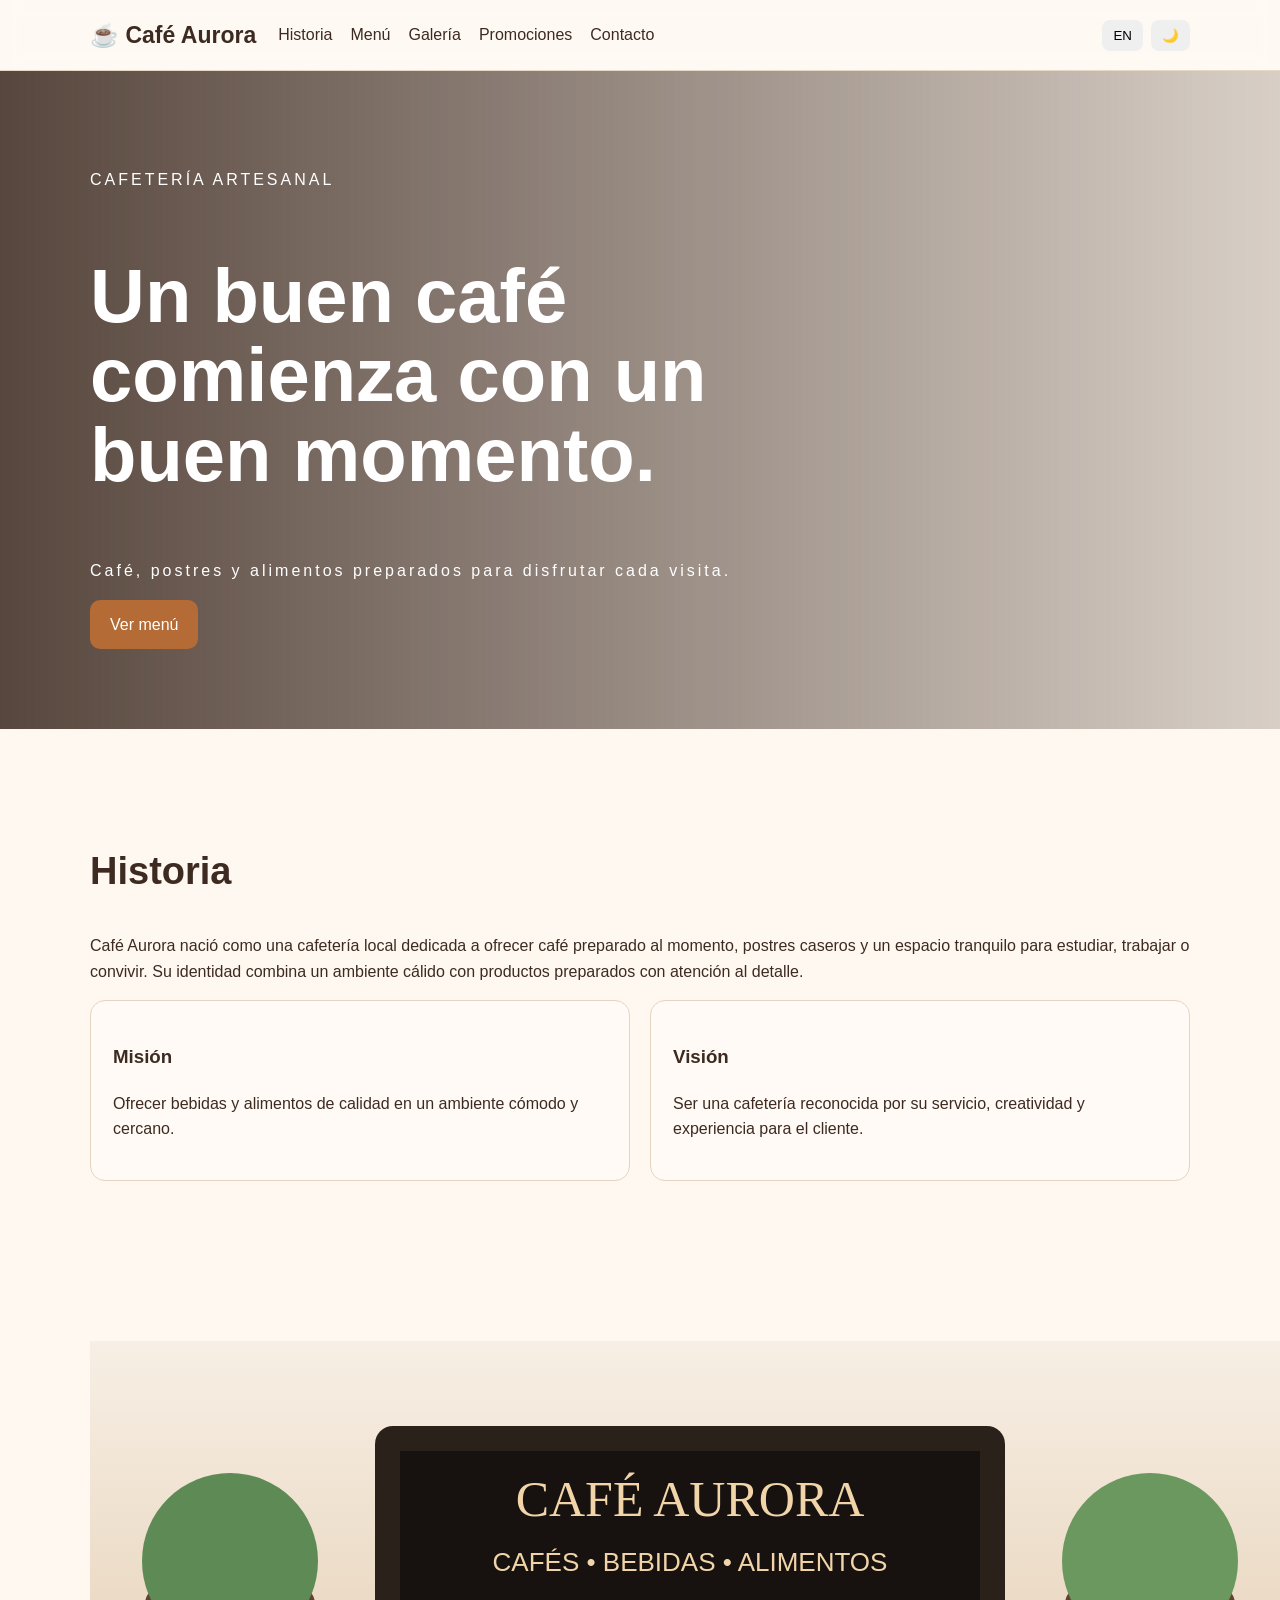
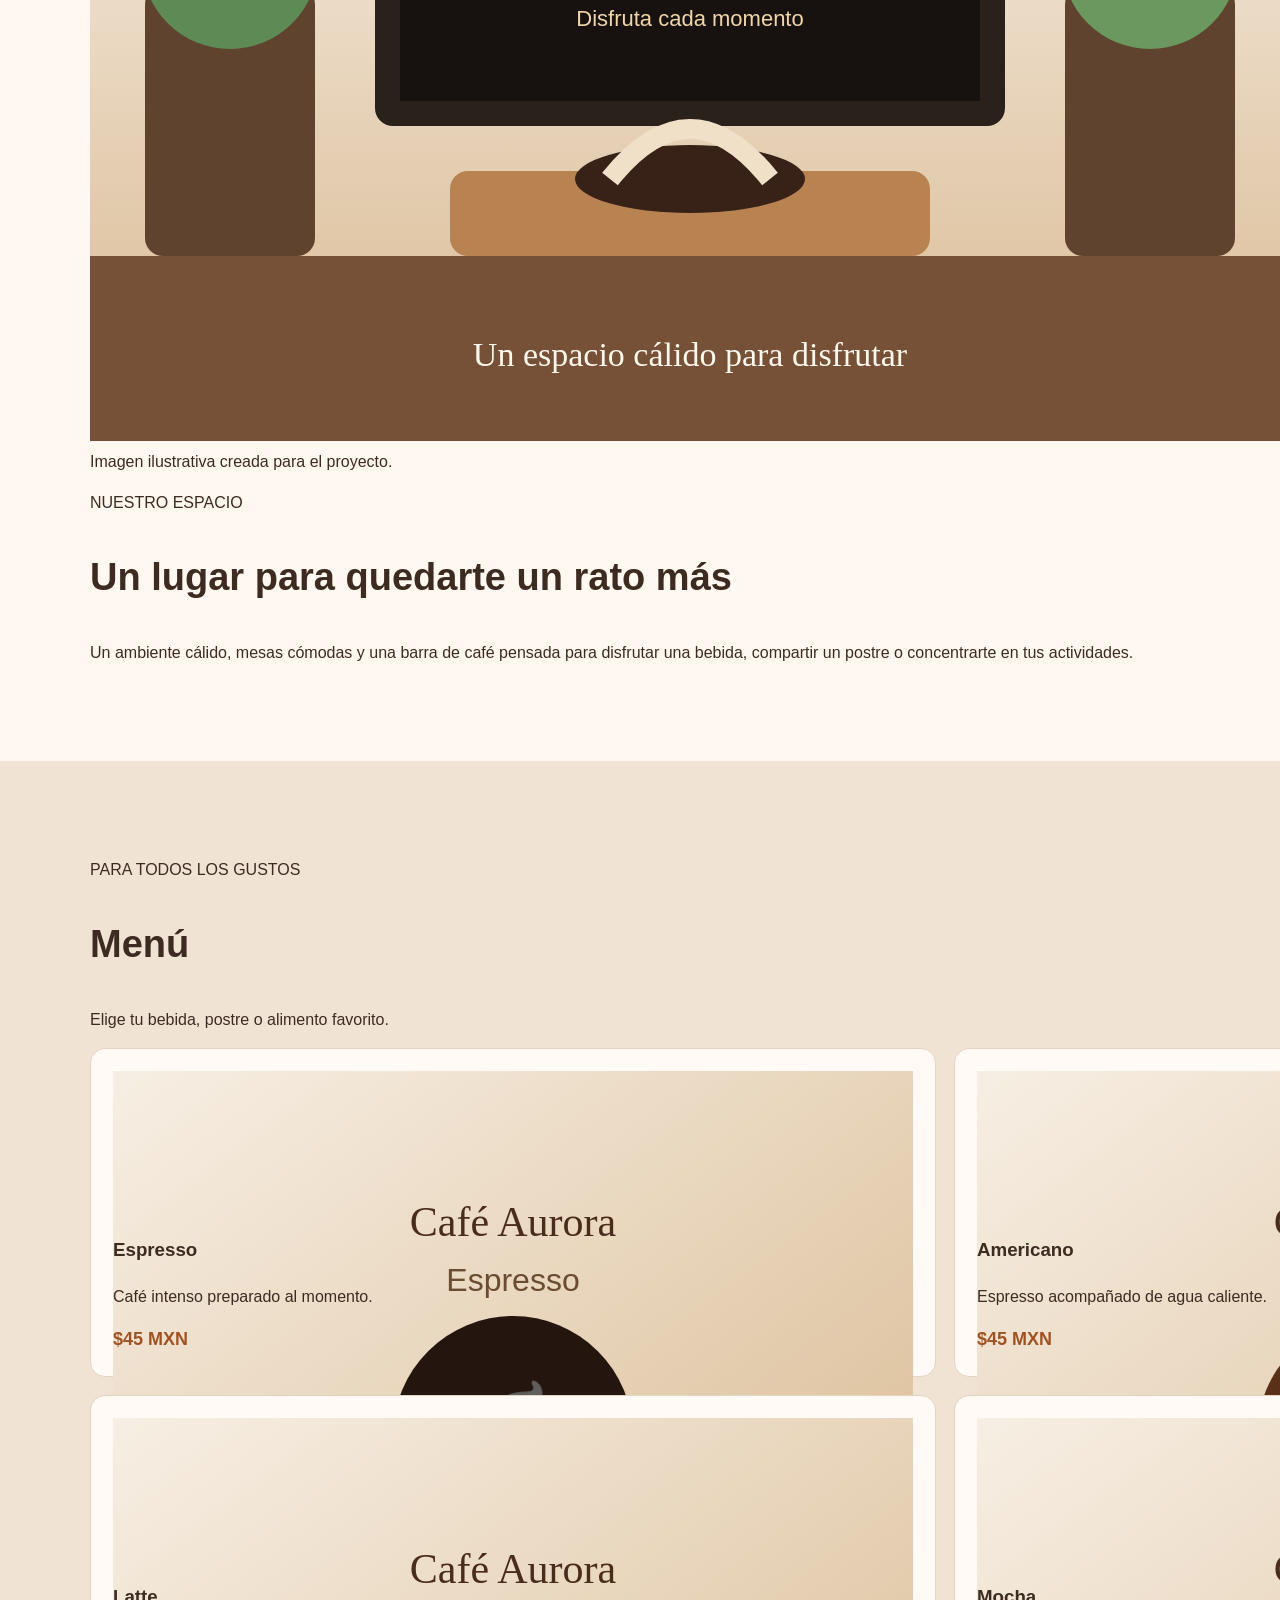
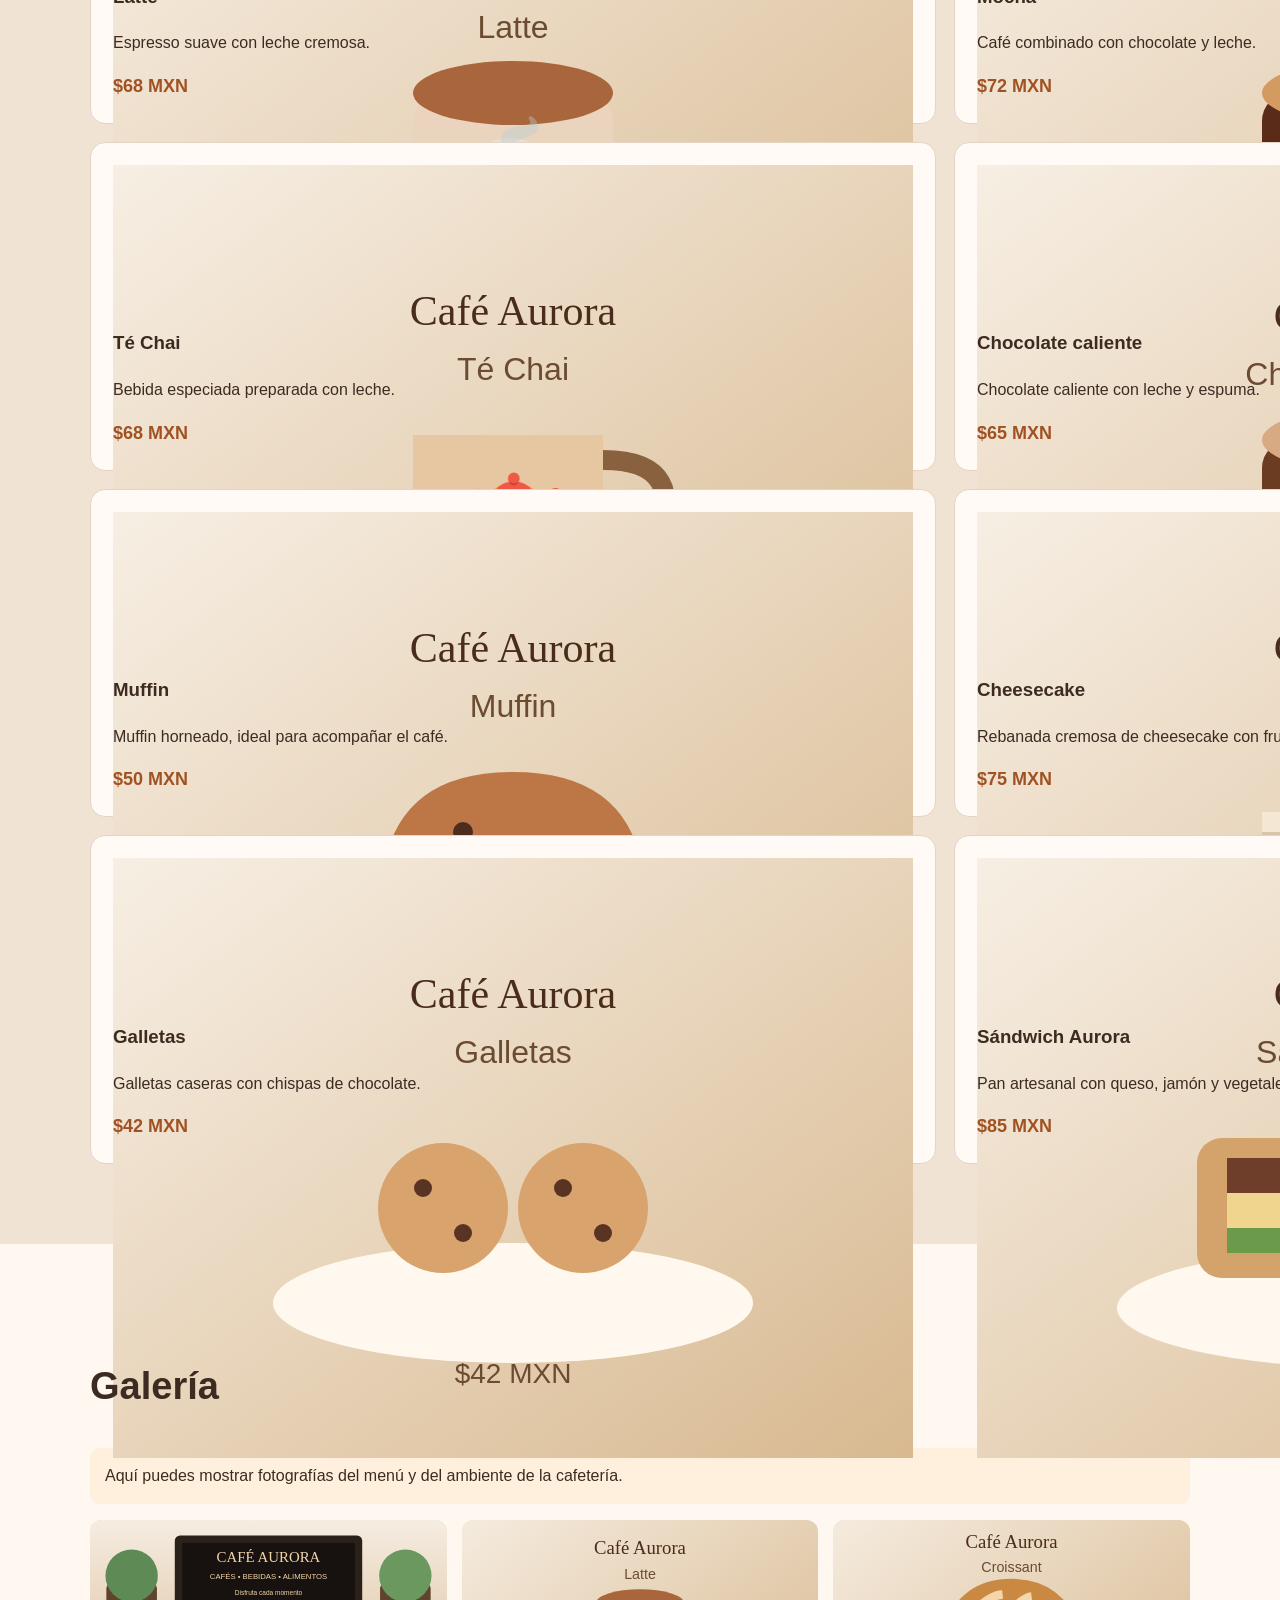
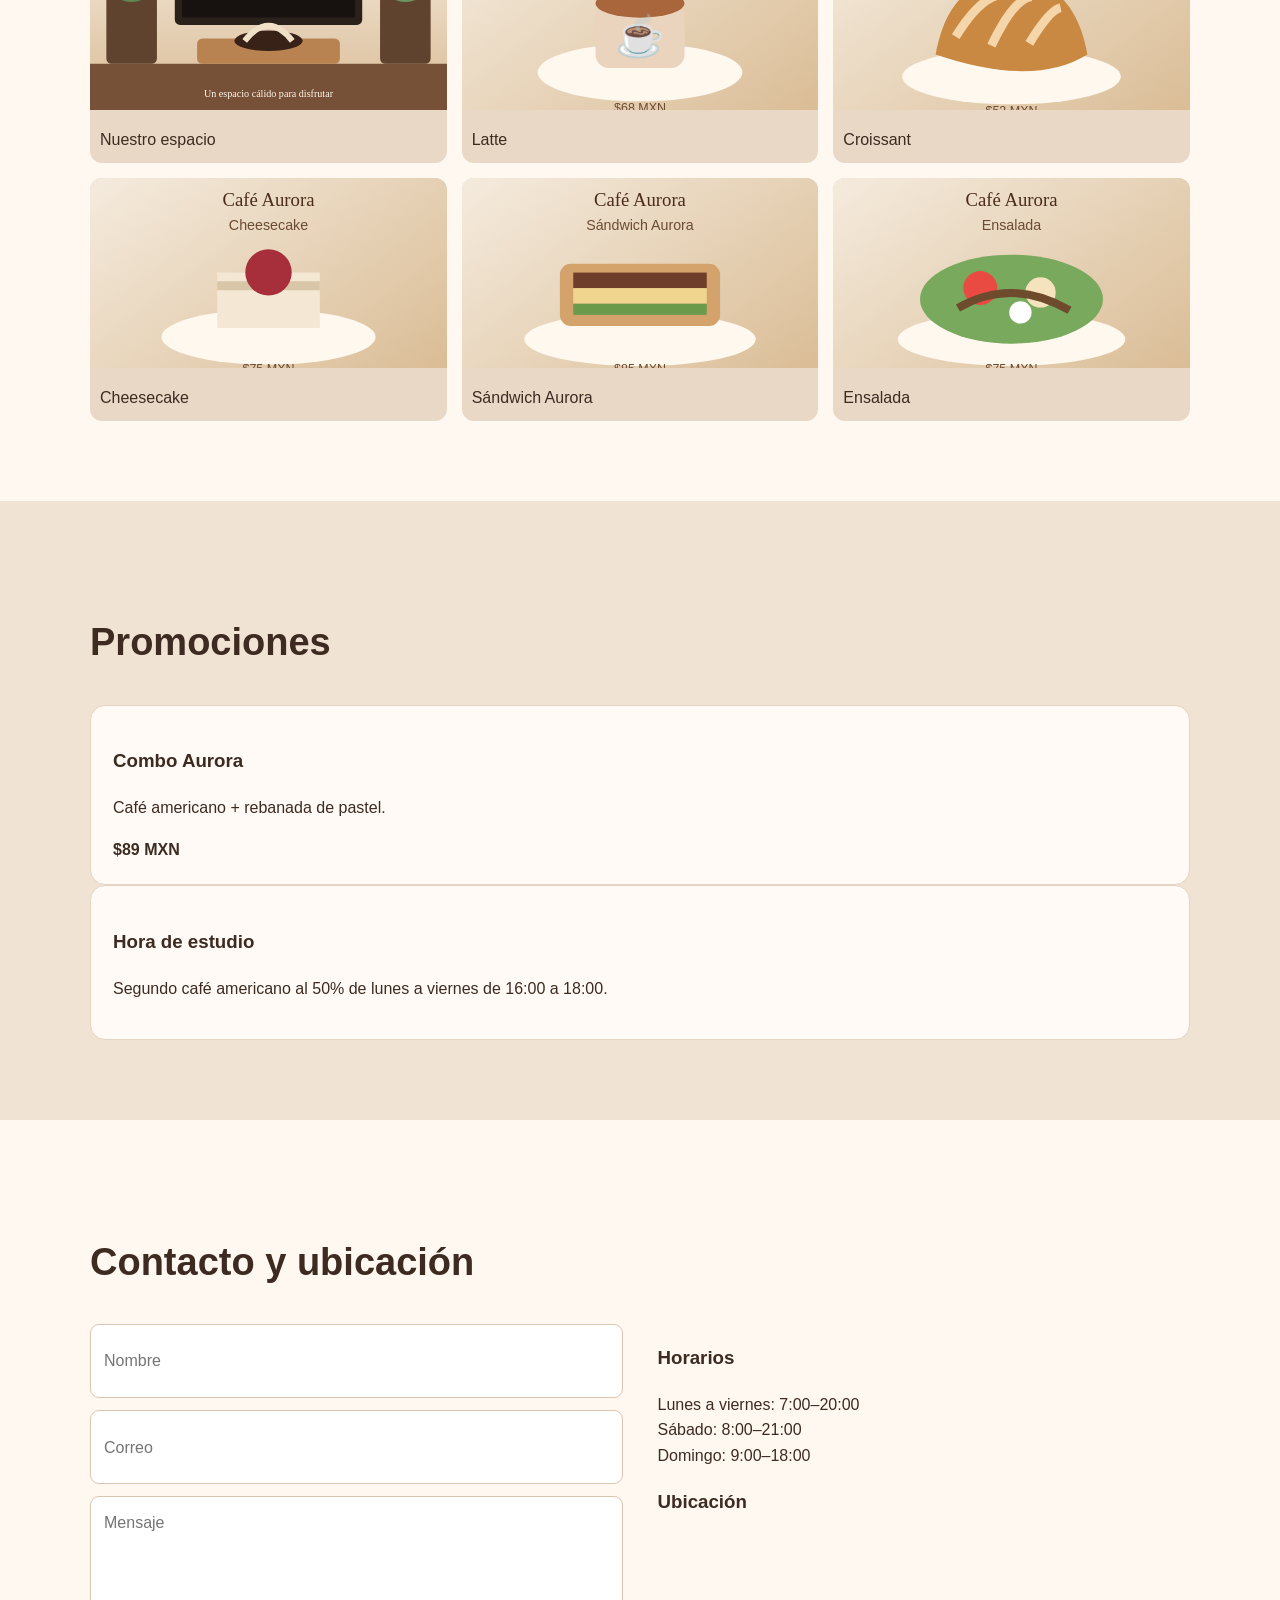
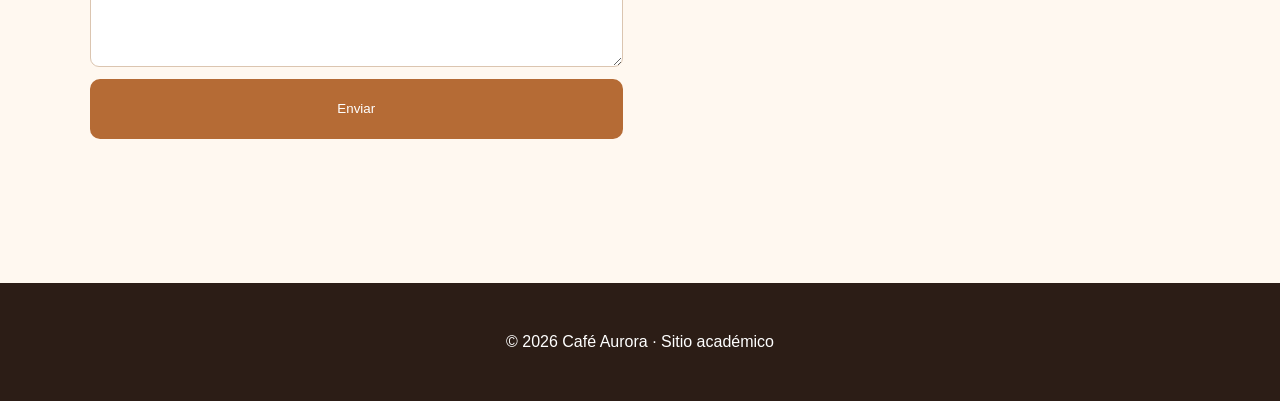
==== commit 65cf1c89: "Update cafeteria menu with individual product images and place section" ====
--- a/cafeteria/index.html
+++ b/cafeteria/index.html
@@ -1,152 +1,109 @@
 <!DOCTYPE html>
 <html lang="es">
-
 <head>
     <meta charset="UTF-8">
     <meta name="viewport" content="width=device-width,initial-scale=1.0">
     <title data-es="Café Aurora" data-en="Aurora Café">Café Aurora</title>
     <link rel="stylesheet" href="style.css">
 </head>
+<body>
+<header>
+    <nav class="nav container">
+        <a class="logo" href="#inicio">☕ Café Aurora</a>
+        <button class="menu-btn" id="menuBtn">☰</button>
+        <div class="links" id="links">
+            <a href="#historia" data-es="Historia" data-en="Story">Historia</a>
+            <a href="#menu" data-es="Menú" data-en="Menu">Menú</a>
+            <a href="#galeria" data-es="Galería" data-en="Gallery">Galería</a>
+            <a href="#promos" data-es="Promociones" data-en="Promotions">Promociones</a>
+            <a href="#contacto" data-es="Contacto" data-en="Contact">Contacto</a>
+        </div>
+        <div class="actions"><button id="langBtn">EN</button><button id="themeBtn">🌙</button></div>
+    </nav>
+</header>
 
-<body>
-    <header>
-        <nav class="nav container"><a class="logo" href="#inicio">☕ Café Aurora</a><button class="menu-btn" id="menuBtn">☰</button>
-            <div class="links" id="links"><a href="#historia" data-es="Historia" data-en="Story">Historia</a><a href="#menu" data-es="Menú" data-en="Menu">Menú</a><a href="#galeria" data-es="Galería" data-en="Gallery">Galería</a><a href="#promos" data-es="Promociones" data-en="Promotions">Promociones</a>
-                <a href="#contacto" data-es="Contacto" data-en="Contact">Contacto</a>
-            </div>
-            <div class="actions"><button id="langBtn">EN</button><button id="themeBtn">🌙</button></div>
-        </nav>
-    </header>
-    <section id="inicio" class="hero">
-        <div class="container">
-            <p data-es="CAFETERÍA ARTESANAL" data-en="ARTISAN CAFÉ">CAFETERÍA ARTESANAL</p>
-            <h1 data-es="Un buen café comienza con un buen momento." data-en="A good coffee begins with a good moment.">Un buen café comienza con un buen momento.</h1><a href="#menu" class="btn" data-es="Ver menú" data-en="View menu">Ver menú</a></div>
-    </section>
-    <section id="historia" class="section container">
-        <h2 data-es="Historia" data-en="Our story">Historia</h2>
-        <p data-es="Café Aurora nació como una cafetería local dedicada a ofrecer café preparado al momento, postres caseros y un espacio tranquilo para estudiar, trabajar o convivir. Su identidad combina un ambiente cálido con productos preparados con atención al detalle."
-            data-en="Café Aurora was created as a local coffee shop dedicated to serving freshly prepared coffee, homemade desserts, and a comfortable space to study, work, or spend time together. Its identity combines a warm atmosphere with carefully prepared products.">Café Aurora nació como una cafetería local dedicada a ofrecer café preparado al momento, postres caseros y un espacio tranquilo para estudiar, trabajar o convivir. Su identidad combina un ambiente cálido con productos preparados con atención al
-            detalle.
-        </p>
-        <div class="mission">
-            <div>
-                <h3 data-es="Misión" data-en="Mission">Misión</h3>
-                <p data-es="Ofrecer bebidas y alimentos de calidad en un ambiente cómodo y cercano." data-en="Provide quality drinks and food in a comfortable and welcoming environment.">Ofrecer bebidas y alimentos de calidad en un ambiente cómodo y cercano.</p>
-            </div>
-            <div>
-                <h3 data-es="Visión" data-en="Vision">Visión</h3>
-                <p data-es="Ser una cafetería reconocida por su servicio, creatividad y experiencia para el cliente." data-en="Be a coffee shop recognized for its service, creativity, and customer experience.">Ser una cafetería reconocida por su servicio, creatividad y experiencia para el cliente.</p>
-            </div>
+<section id="inicio" class="hero">
+    <div class="container hero-content">
+        <p data-es="CAFETERÍA ARTESANAL" data-en="ARTISAN CAFÉ">CAFETERÍA ARTESANAL</p>
+        <h1 data-es="Un buen café comienza con un buen momento." data-en="A good coffee begins with a good moment.">Un buen café comienza con un buen momento.</h1>
+        <p class="hero-subtitle" data-es="Café, postres y alimentos preparados para disfrutar cada visita." data-en="Coffee, desserts, and food prepared to make every visit special.">Café, postres y alimentos preparados para disfrutar cada visita.</p>
+        <a href="#menu" class="btn" data-es="Ver menú" data-en="View menu">Ver menú</a>
+    </div>
+</section>
+
+<section id="historia" class="section container">
+    <h2 data-es="Historia" data-en="Our story">Historia</h2>
+    <p data-es="Café Aurora nació como una cafetería local dedicada a ofrecer café preparado al momento, postres caseros y un espacio tranquilo para estudiar, trabajar o convivir. Su identidad combina un ambiente cálido con productos preparados con atención al detalle."
+       data-en="Café Aurora was created as a local coffee shop dedicated to serving freshly prepared coffee, homemade desserts, and a comfortable space to study, work, or spend time together. Its identity combines a warm atmosphere with carefully prepared products.">Café Aurora nació como una cafetería local dedicada a ofrecer café preparado al momento, postres caseros y un espacio tranquilo para estudiar, trabajar o convivir. Su identidad combina un ambiente cálido con productos preparados con atención al detalle.</p>
+    <div class="mission">
+        <div><h3 data-es="Misión" data-en="Mission">Misión</h3><p data-es="Ofrecer bebidas y alimentos de calidad en un ambiente cómodo y cercano." data-en="Provide quality drinks and food in a comfortable and welcoming environment.">Ofrecer bebidas y alimentos de calidad en un ambiente cómodo y cercano.</p></div>
+        <div><h3 data-es="Visión" data-en="Vision">Visión</h3><p data-es="Ser una cafetería reconocida por su servicio, creatividad y experiencia para el cliente." data-en="Be a coffee shop recognized for its service, creativity, and customer experience.">Ser una cafetería reconocida por su servicio, creatividad y experiencia para el cliente.</p></div>
+    </div>
+</section>
+
+<section id="lugar" class="section place-section">
+    <div class="container place-grid">
+        <div><img class="place-photo" src="images/lugar-cafeteria.svg" alt="Interior de Café Aurora"><span class="image-credit" data-es="Imagen ilustrativa creada para el proyecto." data-en="Illustrative image created for the project.">Imagen ilustrativa creada para el proyecto.</span></div>
+        <div class="place-copy">
+            <p class="eyebrow" data-es="NUESTRO ESPACIO" data-en="OUR SPACE">NUESTRO ESPACIO</p>
+            <h2 data-es="Un lugar para quedarte un rato más" data-en="A place to stay a little longer">Un lugar para quedarte un rato más</h2>
+            <p data-es="Un ambiente cálido, mesas cómodas y una barra de café pensada para disfrutar una bebida, compartir un postre o concentrarte en tus actividades." data-en="A warm atmosphere, comfortable tables, and a coffee bar designed for enjoying a drink, sharing dessert, or focusing on your activities.">Un ambiente cálido, mesas cómodas y una barra de café pensada para disfrutar una bebida, compartir un postre o concentrarte en tus actividades.</p>
         </div>
-    </section>
-    <section id="menu" class="section alt">
-        <div class="container">
-            <h2 data-es="Menú" data-en="Menu">Menú</h2>
-            <div class="products">
-                <article class="product">
-                    <div class="food-photo">Foto 1</div>
-                    <h3 data-es="Espresso" data-en="Espresso">Espresso</h3>
-                    <p data-es="Café intenso preparado al momento." data-en="Strong coffee freshly prepared to order.">Café intenso preparado al momento.</p><strong>$45 MXN</strong></article>
-                <article class="product">
-                    <div class="food-photo">Foto 2</div>
-                    <h3 data-es="Americano" data-en="Americano">Americano</h3>
-                    <p data-es="Espresso con agua caliente." data-en="Espresso with hot water.">Espresso con agua caliente.</p><strong>$45 MXN</strong></article>
-                <article class="product">
-                    <div class="food-photo">Foto 3</div>
-                    <h3 data-es="Cappuccino" data-en="Cappuccino">Cappuccino</h3>
-                    <p data-es="Espresso, leche vaporizada y espuma." data-en="Espresso, steamed milk, and foam.">Espresso, leche vaporizada y espuma.</p><strong>$65 MXN</strong></article>
-                <article class="product">
-                    <div class="food-photo">Foto 4</div>
-                    <h3 data-es="Latte" data-en="Latte">Latte</h3>
-                    <p data-es="Espresso suave con leche cremosa." data-en="Smooth espresso with creamy milk.">Espresso suave con leche cremosa.</p><strong>$68 MXN</strong></article>
-                <article class="product">
-                    <div class="food-photo">Foto 5</div>
-                    <h3 data-es="Mocha" data-en="Mocha">Mocha</h3>
-                    <p data-es="Café, chocolate y leche." data-en="Coffee, chocolate, and milk.">Café, chocolate y leche.</p><strong>$72 MXN</strong></article>
-                <article class="product">
-                    <div class="food-photo">Foto 6</div>
-                    <h3 data-es="Chocolate caliente" data-en="Hot chocolate">Chocolate caliente</h3>
-                    <p data-es="Chocolate con leche y espuma." data-en="Chocolate with milk and foam.">Chocolate con leche y espuma.</p><strong>$65 MXN</strong></article>
-                <article class="product">
-                    <div class="food-photo">Foto 7</div>
-                    <h3 data-es="Té chai" data-en="Chai tea">Té chai</h3>
-                    <p data-es="Bebida especiada con leche." data-en="Spiced tea drink with milk.">Bebida especiada con leche.</p><strong>$68 MXN</strong></article>
-                <article class="product">
-                    <div class="food-photo">Foto 8</div>
-                    <h3 data-es="Té verde" data-en="Green tea">Té verde</h3>
-                    <p data-es="Infusión ligera y aromática." data-en="Light and aromatic infusion.">Infusión ligera y aromática.</p><strong>$48 MXN</strong></article>
-                <article class="product">
-                    <div class="food-photo">Foto 9</div>
-                    <h3 data-es="Frappé de café" data-en="Coffee frappé">Frappé de café</h3>
-                    <p data-es="Café frío con hielo y crema." data-en="Iced coffee with ice and cream.">Café frío con hielo y crema.</p><strong>$78 MXN</strong></article>
-                <article class="product">
-                    <div class="food-photo">Foto 10</div>
-                    <h3 data-es="Limonada" data-en="Lemonade">Limonada</h3>
-                    <p data-es="Limonada natural refrescante." data-en="Refreshing natural lemonade.">Limonada natural refrescante.</p><strong>$55 MXN</strong></article>
-                <article class="product">
-                    <div class="food-photo">Foto 11</div>
-                    <h3 data-es="Cheesecake" data-en="Cheesecake">Cheesecake</h3>
-                    <p data-es="Rebanada cremosa de cheesecake." data-en="Creamy slice of cheesecake.">Rebanada cremosa de cheesecake.</p><strong>$75 MXN</strong></article>
-                <article class="product">
-                    <div class="food-photo">Foto 12</div>
-                    <h3 data-es="Brownie" data-en="Brownie">Brownie</h3>
-                    <p data-es="Brownie de chocolate." data-en="Chocolate brownie.">Brownie de chocolate.</p><strong>$55 MXN</strong></article>
-                <article class="product">
-                    <div class="food-photo">Foto 13</div>
-                    <h3 data-es="Croissant" data-en="Croissant">Croissant</h3>
-                    <p data-es="Croissant horneado y mantequilloso." data-en="Buttery baked croissant.">Croissant horneado y mantequilloso.</p><strong>$52 MXN</strong></article>
-                <article class="product">
-                    <div class="food-photo">Foto 14</div>
-                    <h3 data-es="Galletas de avena" data-en="Oatmeal cookies">Galletas de avena</h3>
-                    <p data-es="Galletas caseras de avena." data-en="Homemade oatmeal cookies.">Galletas caseras de avena.</p><strong>$42 MXN</strong></article>
-                <article class="product">
-                    <div class="food-photo">Foto 15</div>
-                    <h3 data-es="Sándwich Aurora" data-en="Aurora sandwich">Sándwich Aurora</h3>
-                    <p data-es="Pan artesanal, queso, jamón y vegetales." data-en="Artisan bread, cheese, ham, and vegetables.">Pan artesanal, queso, jamón y vegetales.</p><strong>$85 MXN</strong></article>
-            </div>
+    </div>
+</section>
+
+<section id="menu" class="section alt">
+    <div class="container">
+        <div class="section-heading"><div><p class="eyebrow" data-es="PARA TODOS LOS GUSTOS" data-en="FOR EVERY TASTE">PARA TODOS LOS GUSTOS</p><h2 data-es="Menú" data-en="Menu">Menú</h2></div><p class="menu-intro" data-es="Elige tu bebida, postre o alimento favorito." data-en="Choose your favorite drink, dessert, or meal.">Elige tu bebida, postre o alimento favorito.</p></div>
+        <div class="products">
+            <article class="product"><div class="food-photo"><img src="images/producto-1.svg" alt="Espresso"></div><h3 data-es="Espresso" data-en="Espresso">Espresso</h3><p data-es="Café intenso preparado al momento." data-en="Strong coffee freshly prepared to order.">Café intenso preparado al momento.</p><strong>$45 MXN</strong></article>
+            <article class="product"><div class="food-photo"><img src="images/producto-2.svg" alt="Americano"></div><h3 data-es="Americano" data-en="Americano">Americano</h3><p data-es="Espresso acompañado de agua caliente." data-en="Espresso served with hot water.">Espresso acompañado de agua caliente.</p><strong>$45 MXN</strong></article>
+            <article class="product"><div class="food-photo"><img src="images/producto-3.svg" alt="Cappuccino"></div><h3 data-es="Cappuccino" data-en="Cappuccino">Cappuccino</h3><p data-es="Espresso con leche vaporizada y espuma." data-en="Espresso with steamed milk and foam.">Espresso con leche vaporizada y espuma.</p><strong>$65 MXN</strong></article>
+            <article class="product"><div class="food-photo"><img src="images/producto-4.svg" alt="Latte"></div><h3 data-es="Latte" data-en="Latte">Latte</h3><p data-es="Espresso suave con leche cremosa." data-en="Smooth espresso with creamy milk.">Espresso suave con leche cremosa.</p><strong>$68 MXN</strong></article>
+            <article class="product"><div class="food-photo"><img src="images/producto-5.svg" alt="Mocha"></div><h3 data-es="Mocha" data-en="Mocha">Mocha</h3><p data-es="Café combinado con chocolate y leche." data-en="Coffee combined with chocolate and milk.">Café combinado con chocolate y leche.</p><strong>$72 MXN</strong></article>
+            <article class="product"><div class="food-photo"><img src="images/producto-6.svg" alt="Frappé de café"></div><h3 data-es="Frappé de café" data-en="Coffee frappé">Frappé de café</h3><p data-es="Café frío preparado con hielo y crema." data-en="Cold coffee prepared with ice and cream.">Café frío preparado con hielo y crema.</p><strong>$78 MXN</strong></article>
+            <article class="product"><div class="food-photo"><img src="images/producto-7.svg" alt="Té Chai"></div><h3 data-es="Té Chai" data-en="Chai tea">Té Chai</h3><p data-es="Bebida especiada preparada con leche." data-en="Spiced drink prepared with milk.">Bebida especiada preparada con leche.</p><strong>$68 MXN</strong></article>
+            <article class="product"><div class="food-photo"><img src="images/producto-8.svg" alt="Chocolate caliente"></div><h3 data-es="Chocolate caliente" data-en="Hot chocolate">Chocolate caliente</h3><p data-es="Chocolate caliente con leche y espuma." data-en="Hot chocolate with milk and foam.">Chocolate caliente con leche y espuma.</p><strong>$65 MXN</strong></article>
+            <article class="product"><div class="food-photo"><img src="images/producto-9.svg" alt="Croissant"></div><h3 data-es="Croissant" data-en="Croissant">Croissant</h3><p data-es="Croissant horneado de textura suave y mantequillosa." data-en="Baked croissant with a soft, buttery texture.">Croissant horneado de textura suave y mantequillosa.</p><strong>$52 MXN</strong></article>
+            <article class="product"><div class="food-photo"><img src="images/producto-10.svg" alt="Muffin"></div><h3 data-es="Muffin" data-en="Muffin">Muffin</h3><p data-es="Muffin horneado, ideal para acompañar el café." data-en="Baked muffin, perfect with coffee.">Muffin horneado, ideal para acompañar el café.</p><strong>$50 MXN</strong></article>
+            <article class="product"><div class="food-photo"><img src="images/producto-11.svg" alt="Cheesecake"></div><h3 data-es="Cheesecake" data-en="Cheesecake">Cheesecake</h3><p data-es="Rebanada cremosa de cheesecake con frutos rojos." data-en="Creamy cheesecake slice with berries.">Rebanada cremosa de cheesecake con frutos rojos.</p><strong>$75 MXN</strong></article>
+            <article class="product"><div class="food-photo"><img src="images/producto-12.svg" alt="Brownie"></div><h3 data-es="Brownie" data-en="Brownie">Brownie</h3><p data-es="Brownie de chocolate con textura suave." data-en="Chocolate brownie with a soft texture.">Brownie de chocolate con textura suave.</p><strong>$55 MXN</strong></article>
+            <article class="product"><div class="food-photo"><img src="images/producto-13.svg" alt="Galletas"></div><h3 data-es="Galletas" data-en="Cookies">Galletas</h3><p data-es="Galletas caseras con chispas de chocolate." data-en="Homemade cookies with chocolate chips.">Galletas caseras con chispas de chocolate.</p><strong>$42 MXN</strong></article>
+            <article class="product"><div class="food-photo"><img src="images/producto-14.svg" alt="Sándwich Aurora"></div><h3 data-es="Sándwich Aurora" data-en="Aurora sandwich">Sándwich Aurora</h3><p data-es="Pan artesanal con queso, jamón y vegetales." data-en="Artisan bread with cheese, ham, and vegetables.">Pan artesanal con queso, jamón y vegetales.</p><strong>$85 MXN</strong></article>
+            <article class="product"><div class="food-photo"><img src="images/producto-15.svg" alt="Ensalada"></div><h3 data-es="Ensalada" data-en="Salad">Ensalada</h3><p data-es="Ensalada fresca con vegetales y aderezo." data-en="Fresh salad with vegetables and dressing.">Ensalada fresca con vegetales y aderezo.</p><strong>$75 MXN</strong></article>
         </div>
-    </section>
-    <section id="galeria" class="section container">
-        <h2 data-es="Galería" data-en="Gallery">Galería</h2>
-        <p class="note" data-es="Sustituye estas tarjetas por fotografías originales tomadas por ti. La práctica no permite imágenes descargadas de Internet." data-en="Replace these cards with original photographs taken by you. The assignment does not allow images downloaded from the Internet.">Sustituye estas tarjetas por fotografías originales tomadas por ti. La práctica no permite imágenes descargadas de Internet.</p>
-        <div class="gallery">
-            <div class="gallery-item"><img src="images/producto-1.jpg" alt="Fotografía original Espresso"><span data-es="Producto 1" data-en="Product 1">Producto 1</span></div>
-            <div class="gallery-item"><img src="images/producto-2.jpg" alt="Fotografía original Americano"><span data-es="Producto 2" data-en="Product 2">Producto 2</span></div>
-            <div class="gallery-item"><img src="images/producto-3.jpg" alt="Fotografía original Cappuccino"><span data-es="Producto 3" data-en="Product 3">Producto 3</span></div>
-            <div class="gallery-item"><img src="images/producto-4.jpg" alt="Fotografía original Latte"><span data-es="Producto 4" data-en="Product 4">Producto 4</span></div>
-            <div class="gallery-item"><img src="images/producto-5.jpg" alt="Fotografía original Mocha"><span data-es="Producto 5" data-en="Product 5">Producto 5</span></div>
-            <div class="gallery-item"><img src="images/producto-6.jpg" alt="Fotografía original Chocolate caliente"><span data-es="Producto 6" data-en="Product 6">Producto 6</span></div>
-        </div>
-    </section>
-    <section id="promos" class="section alt">
-        <div class="container">
-            <h2 data-es="Promociones" data-en="Promotions">Promociones</h2>
-            <div class="promo">
-                <h3 data-es="Combo Aurora" data-en="Aurora Combo">Combo Aurora</h3>
-                <p data-es="Café americano + rebanada de pastel." data-en="Americano coffee + slice of cake.">Café americano + rebanada de pastel.</p><strong>$89 MXN</strong></div>
-            <div class="promo">
-                <h3 data-es="Hora de estudio" data-en="Study hour">Hora de estudio</h3>
-                <p data-es="Segundo café americano al 50% de lunes a viernes de 16:00 a 18:00." data-en="Second Americano coffee 50% off Monday to Friday from 4:00 PM to 6:00 PM.">Segundo café americano al 50% de lunes a viernes de 16:00 a 18:00.</p>
-            </div>
-        </div>
-    </section>
-    <section id="contacto" class="section container">
-        <h2 data-es="Contacto y ubicación" data-en="Contact & location">Contacto y ubicación</h2>
-        <div class="contact-grid">
-            <form id="form"><input required data-placeholder-es="Nombre" data-placeholder-en="Name" placeholder="Nombre"><input required type="email" data-placeholder-es="Correo" data-placeholder-en="Email" placeholder="Correo"><textarea required data-placeholder-es="Mensaje"
-                    data-placeholder-en="Message" placeholder="Mensaje"></textarea><button class="btn" data-es="Enviar" data-en="Send">Enviar</button>
-                <p id="msg"></p>
-            </form>
-            <div>
-                <h3 data-es="Horarios" data-en="Opening hours">Horarios</h3>
-                <p data-es="Lunes a viernes: 7:00–20:00<br>Sábado: 8:00–21:00<br>Domingo: 9:00–18:00" data-en="Monday to Friday: 7:00 AM–8:00 PM<br>Saturday: 8:00 AM–9:00 PM<br>Sunday: 9:00 AM–6:00 PM">Lunes a viernes: 7:00–20:00<br>Sábado: 8:00–21:00<br>Domingo: 9:00–18:00</p>
-                <h3 data-es="Ubicación" data-en="Location">Ubicación</h3><iframe title="Mapa" src="https://www.google.com/maps?q=Piedras%20Negras%20Coahuila&output=embed"></iframe></div>
-        </div>
-    </section>
-    <footer>
-        <p data-es="© 2026 Café Aurora · Sitio académico" data-en="© 2026 Aurora Café · Academic website">© 2026 Café Aurora · Sitio académico</p>
-    </footer>
-    <script src="script.js"></script>
+    </div>
+</section>
+
+<section id="galeria" class="section container">
+    <h2 data-es="Galería" data-en="Gallery">Galería</h2>
+    <p class="note" data-es="Aquí puedes mostrar fotografías del menú y del ambiente de la cafetería." data-en="Here you can show photos of the menu and the coffee shop atmosphere.">Aquí puedes mostrar fotografías del menú y del ambiente de la cafetería.</p>
+    <div class="gallery">
+        <div class="gallery-item"><img src="images/lugar-cafeteria.svg" alt="Interior de Café Aurora"><span data-es="Nuestro espacio" data-en="Our space">Nuestro espacio</span></div>
+        <div class="gallery-item"><img src="images/producto-4.svg" alt="Latte"><span data-es="Latte" data-en="Latte">Latte</span></div>
+        <div class="gallery-item"><img src="images/producto-9.svg" alt="Croissant"><span data-es="Croissant" data-en="Croissant">Croissant</span></div>
+        <div class="gallery-item"><img src="images/producto-11.svg" alt="Cheesecake"><span data-es="Cheesecake" data-en="Cheesecake">Cheesecake</span></div>
+        <div class="gallery-item"><img src="images/producto-14.svg" alt="Sándwich Aurora"><span data-es="Sándwich Aurora" data-en="Aurora sandwich">Sándwich Aurora</span></div>
+        <div class="gallery-item"><img src="images/producto-15.svg" alt="Ensalada"><span data-es="Ensalada" data-en="Salad">Ensalada</span></div>
+    </div>
+</section>
+
+<section id="promos" class="section alt">
+    <div class="container">
+        <h2 data-es="Promociones" data-en="Promotions">Promociones</h2>
+        <div class="promo"><h3 data-es="Combo Aurora" data-en="Aurora Combo">Combo Aurora</h3><p data-es="Café americano + rebanada de pastel." data-en="Americano coffee + slice of cake.">Café americano + rebanada de pastel.</p><strong>$89 MXN</strong></div>
+        <div class="promo"><h3 data-es="Hora de estudio" data-en="Study hour">Hora de estudio</h3><p data-es="Segundo café americano al 50% de lunes a viernes de 16:00 a 18:00." data-en="Second Americano coffee 50% off Monday to Friday from 4:00 PM to 6:00 PM.">Segundo café americano al 50% de lunes a viernes de 16:00 a 18:00.</p></div>
+    </div>
+</section>
+
+<section id="contacto" class="section container">
+    <h2 data-es="Contacto y ubicación" data-en="Contact & location">Contacto y ubicación</h2>
+    <div class="contact-grid">
+        <form id="form"><input required data-placeholder-es="Nombre" data-placeholder-en="Name" placeholder="Nombre"><input required type="email" data-placeholder-es="Correo" data-placeholder-en="Email" placeholder="Correo"><textarea required data-placeholder-es="Mensaje" data-placeholder-en="Message" placeholder="Mensaje"></textarea><button class="btn" data-es="Enviar" data-en="Send">Enviar</button><p id="msg"></p></form>
+        <div><h3 data-es="Horarios" data-en="Opening hours">Horarios</h3><p data-es="Lunes a viernes: 7:00–20:00<br>Sábado: 8:00–21:00<br>Domingo: 9:00–18:00" data-en="Monday to Friday: 7:00 AM–8:00 PM<br>Saturday: 8:00 AM–9:00 PM<br>Sunday: 9:00 AM–6:00 PM">Lunes a viernes: 7:00–20:00<br>Sábado: 8:00–21:00<br>Domingo: 9:00–18:00</p><h3 data-es="Ubicación" data-en="Location">Ubicación</h3><iframe title="Mapa" src="https://www.google.com/maps?q=Piedras%20Negras%20Coahuila&output=embed"></iframe></div>
+    </div>
+</section>
+<footer><p data-es="© 2026 Café Aurora · Sitio académico" data-en="© 2026 Aurora Café · Academic website">© 2026 Café Aurora · Sitio académico</p></footer>
+<script src="script.js"></script>
 </body>
-
 </html>
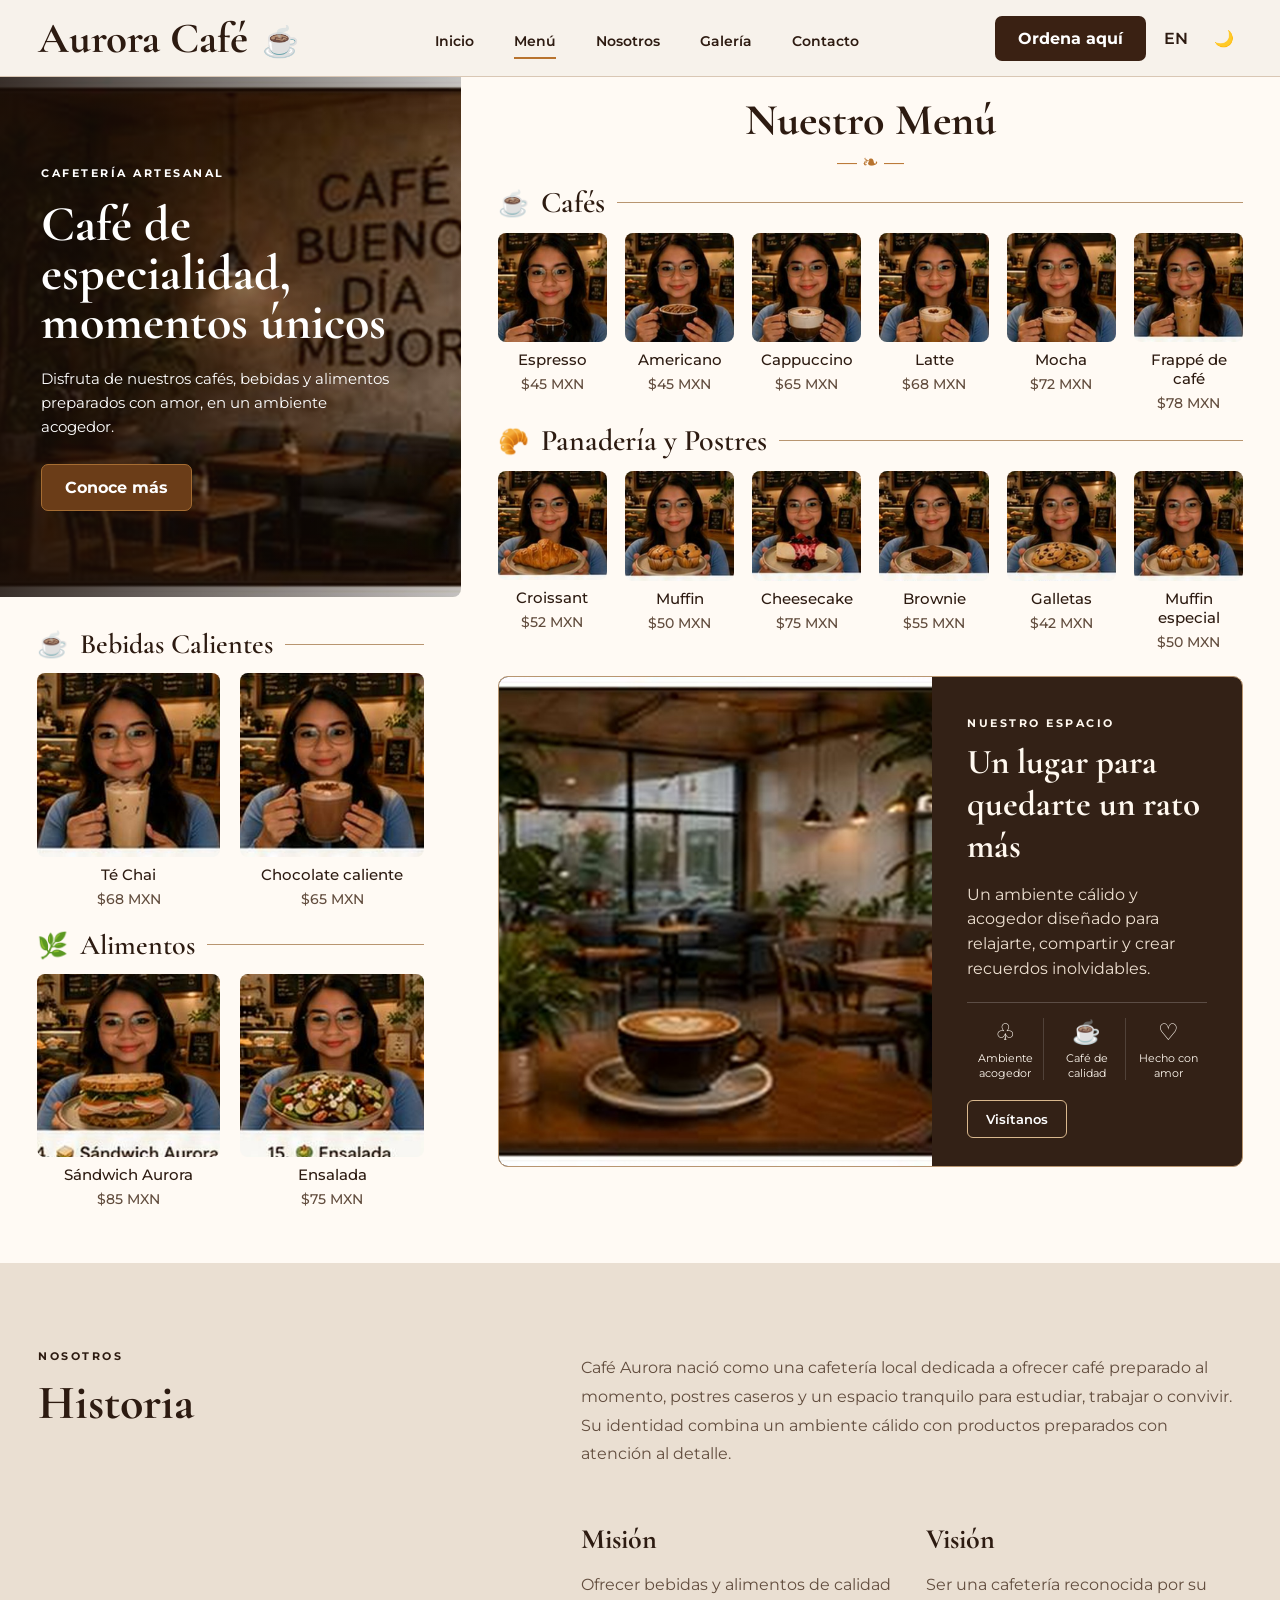
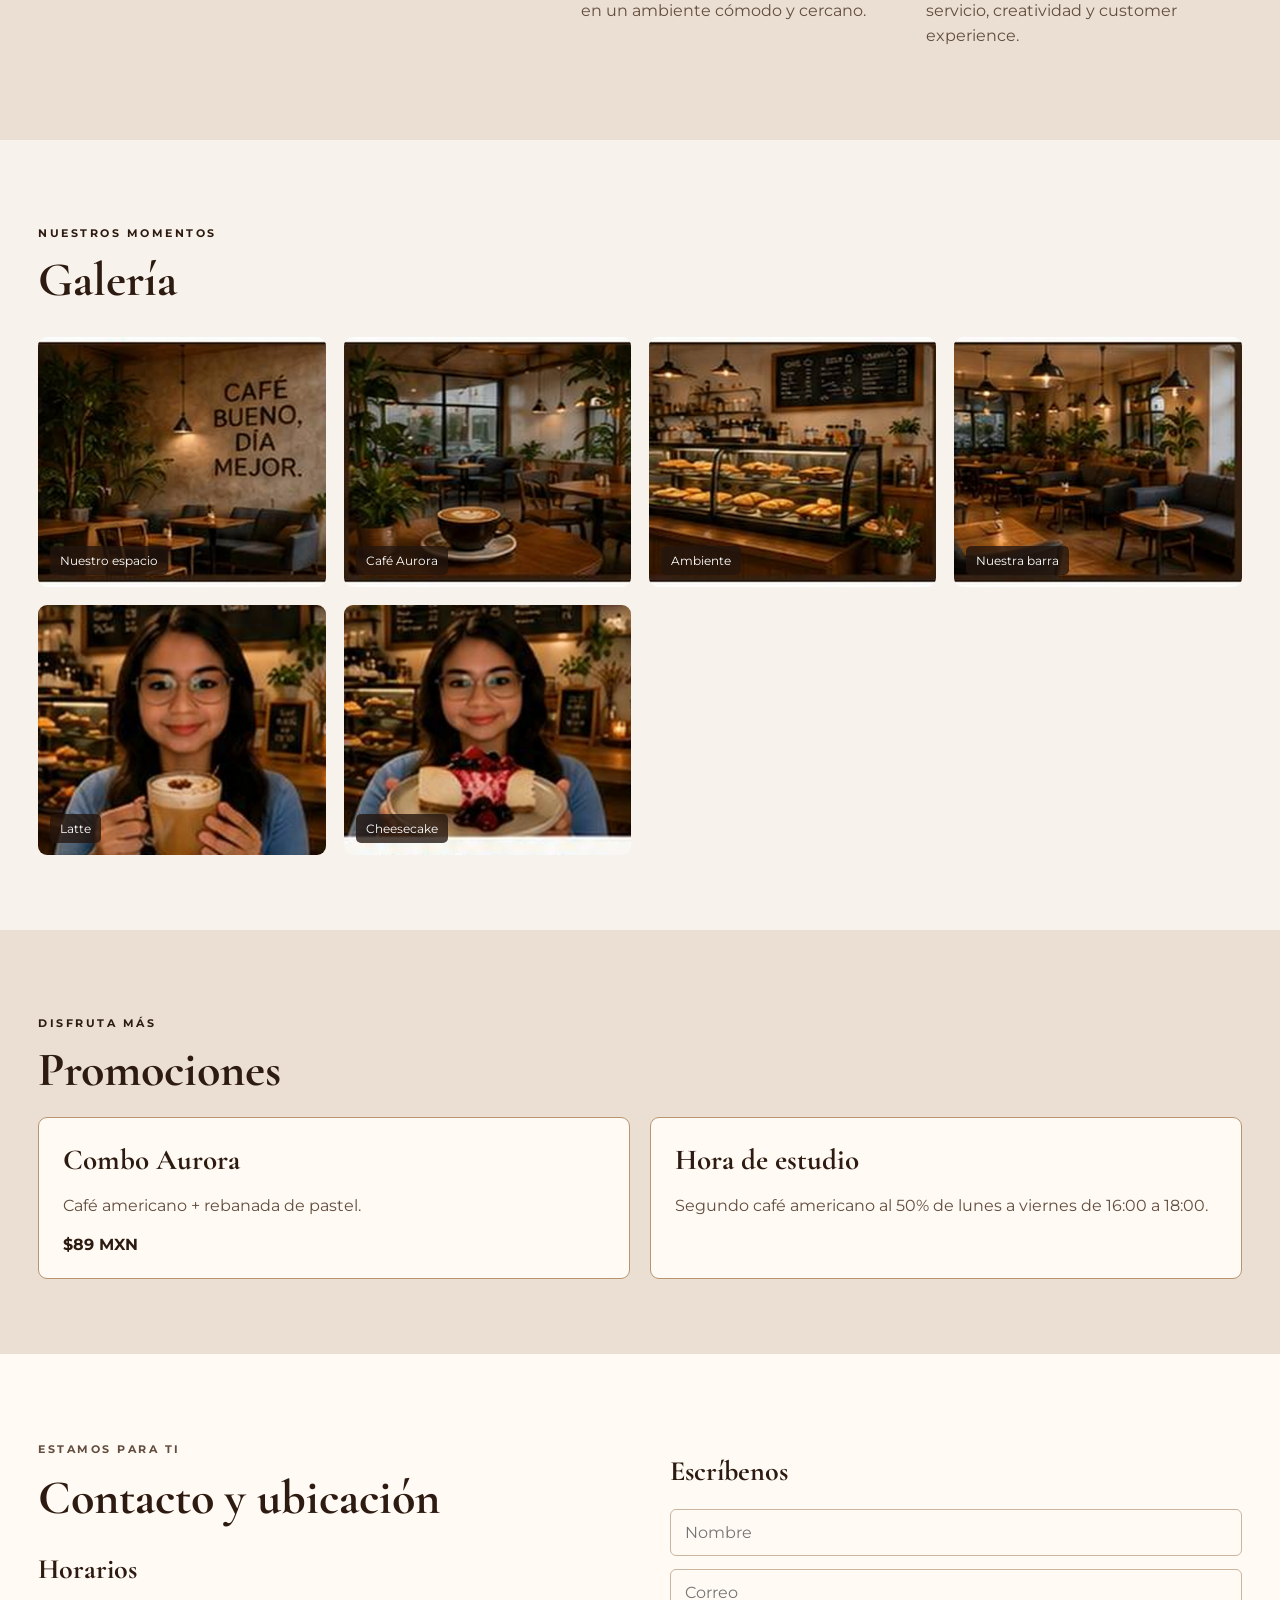
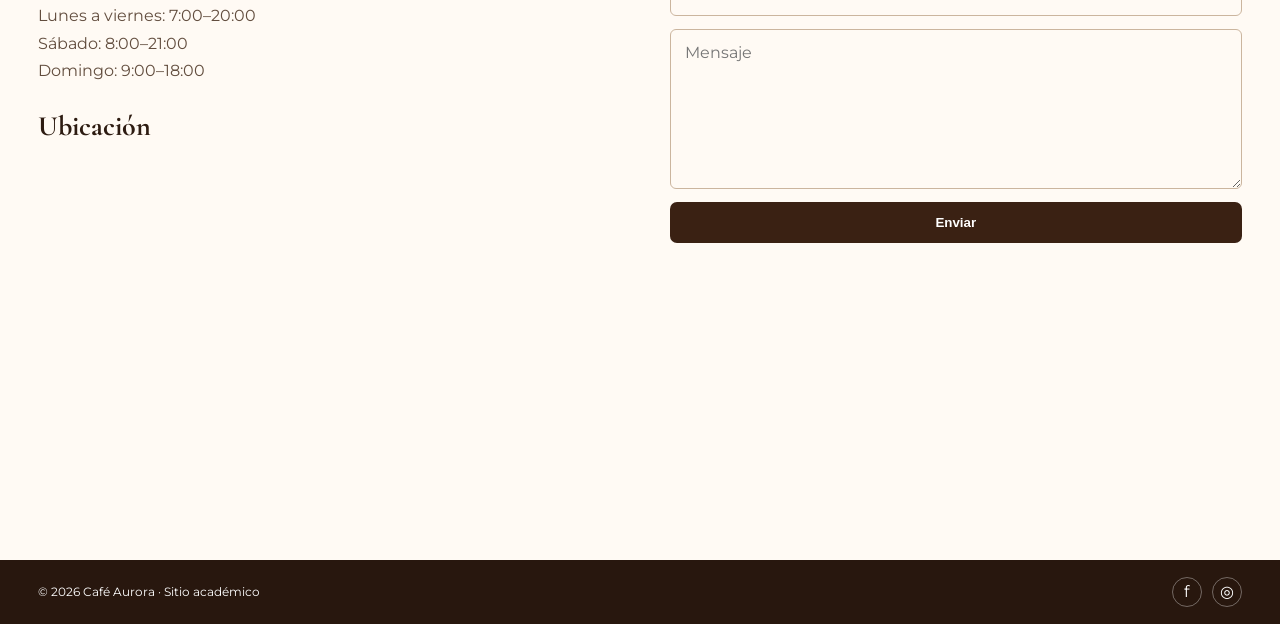
==== commit 1f13fb15: "css funcionando" ====
--- a/cafeteria/index.html
+++ b/cafeteria/index.html
@@ -1,109 +1,262 @@
 <!DOCTYPE html>
 <html lang="es">
+
 <head>
     <meta charset="UTF-8">
-    <meta name="viewport" content="width=device-width,initial-scale=1.0">
+    <meta name="viewport" content="width=device-width, initial-scale=1.0">
     <title data-es="Café Aurora" data-en="Aurora Café">Café Aurora</title>
     <link rel="stylesheet" href="style.css">
 </head>
+
 <body>
-<header>
-    <nav class="nav container">
-        <a class="logo" href="#inicio">☕ Café Aurora</a>
-        <button class="menu-btn" id="menuBtn">☰</button>
-        <div class="links" id="links">
-            <a href="#historia" data-es="Historia" data-en="Story">Historia</a>
-            <a href="#menu" data-es="Menú" data-en="Menu">Menú</a>
-            <a href="#galeria" data-es="Galería" data-en="Gallery">Galería</a>
-            <a href="#promos" data-es="Promociones" data-en="Promotions">Promociones</a>
-            <a href="#contacto" data-es="Contacto" data-en="Contact">Contacto</a>
+    <header class="topbar">
+        <nav class="nav container">
+            <a class="logo" href="#inicio">Aurora Café <span>☕</span></a>
+
+            <button class="menu-btn" id="menuBtn" aria-label="Abrir menú">☰</button>
+
+            <div class="links" id="links">
+                <a href="#inicio" data-es="Inicio" data-en="Home">Inicio</a>
+                <a href="#menu" class="active" data-es="Menú" data-en="Menu">Menú</a>
+                <a href="#historia" data-es="Nosotros" data-en="About us">Nosotros</a>
+                <a href="#galeria" data-es="Galería" data-en="Gallery">Galería</a>
+                <a href="#contacto" data-es="Contacto" data-en="Contact">Contacto</a>
+            </div>
+
+            <div class="actions">
+                <a class="order-btn" href="#contacto" data-es="Ordena aquí" data-en="Order here">Ordena aquí</a>
+                <button id="langBtn" type="button">EN</button>
+                <button id="themeBtn" type="button" aria-label="Cambiar tema">🌙</button>
+            </div>
+        </nav>
+    </header>
+
+    <main>
+        <section id="inicio" class="main-layout">
+            <aside class="left-column">
+                <div class="hero-card">
+                    <img class="hero-image" data-image="images/lugar-1" alt="Interior de Café Aurora">
+                    <div class="hero-overlay"></div>
+                    <div class="hero-content">
+                        <p class="eyebrow" data-es="CAFETERÍA ARTESANAL" data-en="ARTISAN CAFÉ">CAFETERÍA ARTESANAL</p>
+                        <h1 data-es="Café de especialidad, momentos únicos" data-en="Specialty coffee, unique moments">Café de especialidad, momentos únicos</h1>
+                        <p data-es="Disfruta de nuestros cafés, bebidas y alimentos preparados con amor, en un ambiente acogedor." data-en="Enjoy our coffee, drinks, and food prepared with care in a welcoming atmosphere.">
+                            Disfruta de nuestros cafés, bebidas y alimentos preparados con amor, en un ambiente acogedor.
+                        </p>
+                        <a href="#menu" class="btn" data-es="Conoce más" data-en="Learn more">Conoce más</a>
+                    </div>
+                </div>
+
+                <div class="side-menu">
+                    <div class="category-title">
+                        <span class="category-icon">☕</span>
+                        <h2 data-es="Bebidas Calientes" data-en="Hot Drinks">Bebidas Calientes</h2>
+                        <i></i>
+                    </div>
+
+                    <div class="small-product-grid">
+                        <article class="product small-product">
+                            <div class="food-photo"><img data-image="images/producto-7" alt="Té Chai"></div>
+                            <h3 data-es="Té Chai" data-en="Chai Tea">Té Chai</h3>
+                            <strong>$68 MXN</strong>
+                        </article>
+                        <article class="product small-product">
+                            <div class="food-photo"><img data-image="images/producto-8" alt="Chocolate caliente"></div>
+                            <h3 data-es="Chocolate caliente" data-en="Hot Chocolate">Chocolate caliente</h3>
+                            <strong>$65 MXN</strong>
+                        </article>
+                    </div>
+
+                    <div class="category-title">
+                        <span class="category-icon">🌿</span>
+                        <h2 data-es="Alimentos" data-en="Food">Alimentos</h2>
+                        <i></i>
+                    </div>
+
+                    <div class="small-product-grid">
+                        <article class="product small-product">
+                            <div class="food-photo"><img data-image="images/producto-14" alt="Sándwich Aurora"></div>
+                            <h3 data-es="Sándwich Aurora" data-en="Aurora Sandwich">Sándwich Aurora</h3>
+                            <strong>$85 MXN</strong>
+                        </article>
+                        <article class="product small-product">
+                            <div class="food-photo"><img data-image="images/producto-15" alt="Ensalada"></div>
+                            <h3 data-es="Ensalada" data-en="Salad">Ensalada</h3>
+                            <strong>$75 MXN</strong>
+                        </article>
+                    </div>
+                </div>
+            </aside>
+
+            <section id="menu" class="menu-panel">
+                <div class="menu-heading">
+                    <h2 data-es="Nuestro Menú" data-en="Our Menu">Nuestro Menú</h2>
+                    <div class="ornament">— ❧ —</div>
+                </div>
+
+                <div class="category-title large">
+                    <span class="category-icon">☕</span>
+                    <h2 data-es="Cafés" data-en="Coffee">Cafés</h2>
+                    <i></i>
+                </div>
+
+                <div class="product-grid six">
+                    <article class="product">
+                        <div class="food-photo"><img data-image="images/producto-1" alt="Espresso"></div>
+                        <h3>Espresso</h3><strong>$45 MXN</strong></article>
+                    <article class="product">
+                        <div class="food-photo"><img data-image="images/producto-2" alt="Americano"></div>
+                        <h3>Americano</h3><strong>$45 MXN</strong></article>
+                    <article class="product">
+                        <div class="food-photo"><img data-image="images/producto-3" alt="Cappuccino"></div>
+                        <h3>Cappuccino</h3><strong>$65 MXN</strong></article>
+                    <article class="product">
+                        <div class="food-photo"><img data-image="images/producto-4" alt="Latte"></div>
+                        <h3>Latte</h3><strong>$68 MXN</strong></article>
+                    <article class="product">
+                        <div class="food-photo"><img data-image="images/producto-5" alt="Mocha"></div>
+                        <h3>Mocha</h3><strong>$72 MXN</strong></article>
+                    <article class="product">
+                        <div class="food-photo"><img data-image="images/producto-6" alt="Frappé de café"></div>
+                        <h3>Frappé de café</h3><strong>$78 MXN</strong></article>
+                </div>
+
+                <div class="category-title large">
+                    <span class="category-icon">🥐</span>
+                    <h2 data-es="Panadería y Postres" data-en="Bakery & Desserts">Panadería y Postres</h2>
+                    <i></i>
+                </div>
+
+                <div class="product-grid six">
+                    <article class="product">
+                        <div class="food-photo"><img data-image="images/producto-9" alt="Croissant"></div>
+                        <h3>Croissant</h3><strong>$52 MXN</strong></article>
+                    <article class="product">
+                        <div class="food-photo"><img data-image="images/producto-10" alt="Muffin"></div>
+                        <h3>Muffin</h3><strong>$50 MXN</strong></article>
+                    <article class="product">
+                        <div class="food-photo"><img data-image="images/producto-11" alt="Cheesecake"></div>
+                        <h3>Cheesecake</h3><strong>$75 MXN</strong></article>
+                    <article class="product">
+                        <div class="food-photo"><img data-image="images/producto-12" alt="Brownie"></div>
+                        <h3>Brownie</h3><strong>$55 MXN</strong></article>
+                    <article class="product">
+                        <div class="food-photo"><img data-image="images/producto-13" alt="Galletas"></div>
+                        <h3>Galletas</h3><strong>$42 MXN</strong></article>
+                    <article class="product">
+                        <div class="food-photo"><img data-image="images/producto-10" alt="Muffin"></div>
+                        <h3>Muffin especial</h3><strong>$50 MXN</strong></article>
+                </div>
+
+                <section id="lugar" class="space-card">
+                    <img data-image="images/lugar-2" alt="Nuestro espacio">
+                    <div class="space-copy">
+                        <p class="eyebrow" data-es="NUESTRO ESPACIO" data-en="OUR SPACE">NUESTRO ESPACIO</p>
+                        <h2 data-es="Un lugar para quedarte un rato más" data-en="A place to stay a little longer">Un lugar para quedarte un rato más</h2>
+                        <p data-es="Un ambiente cálido y acogedor diseñado para relajarte, compartir y crear recuerdos inolvidables." data-en="A warm and welcoming place designed to relax, share, and create unforgettable memories.">
+                            Un ambiente cálido y acogedor diseñado para relajarte, compartir y crear recuerdos inolvidables.
+                        </p>
+                        <div class="feature-row">
+                            <div><span>♧</span><small data-es="Ambiente acogedor" data-en="Welcoming atmosphere">Ambiente acogedor</small></div>
+                            <div><span>☕</span><small data-es="Café de calidad" data-en="Quality coffee">Café de calidad</small></div>
+                            <div><span>♡</span><small data-es="Hecho con amor" data-en="Made with love">Hecho con amor</small></div>
+                        </div>
+                        <a href="#contacto" class="outline-btn" data-es="Visítanos" data-en="Visit us">Visítanos</a>
+                    </div>
+                </section>
+            </section>
+        </section>
+
+        <section id="historia" class="section about-section">
+            <div class="container about-grid">
+                <div>
+                    <p class="eyebrow" data-es="NOSOTROS" data-en="ABOUT US">NOSOTROS</p>
+                    <h2 data-es="Historia" data-en="Our story">Historia</h2>
+                </div>
+                <div>
+                    <p data-es="Café Aurora nació como una cafetería local dedicada a ofrecer café preparado al momento, postres caseros y un espacio tranquilo para estudiar, trabajar o convivir. Su identidad combina un ambiente cálido con productos preparados con atención al detalle."
+                        data-en="Café Aurora was created as a local coffee shop dedicated to serving freshly prepared coffee, homemade desserts, and a comfortable space to study, work, or spend time together. Its identity combines a warm atmosphere with carefully prepared products.">
+                        Café Aurora nació como una cafetería local dedicada a ofrecer café preparado al momento, postres caseros y un espacio tranquilo para estudiar, trabajar o convivir. Su identidad combina un ambiente cálido con productos preparados con atención al detalle.
+                    </p>
+                    <div class="mission">
+                        <div>
+                            <h3 data-es="Misión" data-en="Mission">Misión</h3>
+                            <p data-es="Ofrecer bebidas y alimentos de calidad en un ambiente cómodo y cercano." data-en="Provide quality drinks and food in a comfortable and welcoming environment.">Ofrecer bebidas y alimentos de calidad en un ambiente cómodo y cercano.</p>
+                        </div>
+                        <div>
+                            <h3 data-es="Visión" data-en="Vision">Visión</h3>
+                            <p data-es="Ser una cafetería reconocida por su servicio, creatividad y experiencia para el cliente." data-en="Be a coffee shop recognized for its service, creativity, and customer experience.">Ser una cafetería reconocida por su servicio, creatividad y customer experience.</p>
+                        </div>
+                    </div>
+                </div>
+            </div>
+        </section>
+
+        <section id="galeria" class="section gallery-section container">
+            <div class="section-heading">
+                <div>
+                    <p class="eyebrow" data-es="NUESTROS MOMENTOS" data-en="OUR MOMENTS">NUESTROS MOMENTOS</p>
+                    <h2 data-es="Galería" data-en="Gallery">Galería</h2>
+                </div>
+            </div>
+            <div class="gallery-grid">
+                <div class="gallery-item"><img data-image="images/lugar-1" alt="Interior de Café Aurora"><span data-es="Nuestro espacio" data-en="Our space">Nuestro espacio</span></div>
+                <div class="gallery-item"><img data-image="images/lugar-2" alt="Cafetería"><span>Café Aurora</span></div>
+                <div class="gallery-item"><img data-image="images/lugar-3" alt="Ambiente"><span data-es="Ambiente" data-en="Atmosphere">Ambiente</span></div>
+                <div class="gallery-item"><img data-image="images/lugar-4" alt="Barra de café"><span data-es="Nuestra barra" data-en="Our coffee bar">Nuestra barra</span></div>
+                <div class="gallery-item"><img data-image="images/producto-4" alt="Latte"><span>Latte</span></div>
+                <div class="gallery-item"><img data-image="images/producto-11" alt="Cheesecake"><span>Cheesecake</span></div>
+            </div>
+        </section>
+
+        <section id="promos" class="section promos-section">
+            <div class="container">
+                <p class="eyebrow" data-es="DISFRUTA MÁS" data-en="ENJOY MORE">DISFRUTA MÁS</p>
+                <h2 data-es="Promociones" data-en="Promotions">Promociones</h2>
+                <div class="promo-grid">
+                    <div class="promo">
+                        <h3 data-es="Combo Aurora" data-en="Aurora Combo">Combo Aurora</h3>
+                        <p data-es="Café americano + rebanada de pastel." data-en="Americano coffee + slice of cake.">Café americano + rebanada de pastel.</p><strong>$89 MXN</strong></div>
+                    <div class="promo">
+                        <h3 data-es="Hora de estudio" data-en="Study hour">Hora de estudio</h3>
+                        <p data-es="Segundo café americano al 50% de lunes a viernes de 16:00 a 18:00." data-en="Second Americano coffee 50% off Monday to Friday from 4:00 PM to 6:00 PM.">Segundo café americano al 50% de lunes a viernes de 16:00 a 18:00.</p>
+                    </div>
+                </div>
+            </div>
+        </section>
+
+        <section id="contacto" class="section contact-section">
+            <div class="container contact-grid">
+                <div>
+                    <p class="eyebrow" data-es="ESTAMOS PARA TI" data-en="WE ARE HERE FOR YOU">ESTAMOS PARA TI</p>
+                    <h2 data-es="Contacto y ubicación" data-en="Contact & location">Contacto y ubicación</h2>
+                    <h3 data-es="Horarios" data-en="Opening hours">Horarios</h3>
+                    <p data-es="Lunes a viernes: 7:00–20:00<br>Sábado: 8:00–21:00<br>Domingo: 9:00–18:00" data-en="Monday to Friday: 7:00 AM–8:00 PM<br>Saturday: 8:00 AM–9:00 PM<br>Sunday: 9:00 AM–6:00 PM">Lunes a viernes: 7:00–20:00<br>Sábado: 8:00–21:00<br>Domingo: 9:00–18:00</p>
+                    <h3 data-es="Ubicación" data-en="Location">Ubicación</h3>
+                    <iframe title="Universidad Tecnológica del Norte de Coahuila" src="https://www.google.com/maps/embed?pb=!1m18!1m12!1m3!1d3394.3816674956443!2d-100.61786672450137!3d28.573430475697048!2m3!1f0!2f0!3f0!3m2!1i1024!2i768!4f13.1!3m3!1m2!1s0x865ff586598af941%3A0xf0e5df7612124b7d!2sUniversidad%20Tecnol%C3%B3gica%20del%20Norte%20de%20Coahuila!5e1!3m2!1ses-419!2smx!4v1786686751014!5m2!1ses-419!2smx"
+                        width="600" height="450" style="border:0;" allowfullscreen="" loading="lazy" referrerpolicy="strict-origin-when-cross-origin"></iframe>
+                </div>
+
+                <form id="form">
+                    <h3 data-es="Escríbenos" data-en="Write to us">Escríbenos</h3>
+                    <input required data-placeholder-es="Nombre" data-placeholder-en="Name" placeholder="Nombre">
+                    <input required type="email" data-placeholder-es="Correo" data-placeholder-en="Email" placeholder="Correo">
+                    <textarea required data-placeholder-es="Mensaje" data-placeholder-en="Message" placeholder="Mensaje"></textarea>
+                    <button class="btn" type="submit" data-es="Enviar" data-en="Send">Enviar</button>
+                    <p id="msg"></p>
+                </form>
+            </div>
+        </section>
+    </main>
+
+    <footer>
+        <div class="container footer-inner">
+            <p data-es="© 2026 Café Aurora · Sitio académico" data-en="© 2026 Aurora Café · Academic website">© 2026 Café Aurora · Sitio académico</p>
+            <div class="socials"><span>f</span><span>◎</span></div>
         </div>
-        <div class="actions"><button id="langBtn">EN</button><button id="themeBtn">🌙</button></div>
-    </nav>
-</header>
-
-<section id="inicio" class="hero">
-    <div class="container hero-content">
-        <p data-es="CAFETERÍA ARTESANAL" data-en="ARTISAN CAFÉ">CAFETERÍA ARTESANAL</p>
-        <h1 data-es="Un buen café comienza con un buen momento." data-en="A good coffee begins with a good moment.">Un buen café comienza con un buen momento.</h1>
-        <p class="hero-subtitle" data-es="Café, postres y alimentos preparados para disfrutar cada visita." data-en="Coffee, desserts, and food prepared to make every visit special.">Café, postres y alimentos preparados para disfrutar cada visita.</p>
-        <a href="#menu" class="btn" data-es="Ver menú" data-en="View menu">Ver menú</a>
-    </div>
-</section>
-
-<section id="historia" class="section container">
-    <h2 data-es="Historia" data-en="Our story">Historia</h2>
-    <p data-es="Café Aurora nació como una cafetería local dedicada a ofrecer café preparado al momento, postres caseros y un espacio tranquilo para estudiar, trabajar o convivir. Su identidad combina un ambiente cálido con productos preparados con atención al detalle."
-       data-en="Café Aurora was created as a local coffee shop dedicated to serving freshly prepared coffee, homemade desserts, and a comfortable space to study, work, or spend time together. Its identity combines a warm atmosphere with carefully prepared products.">Café Aurora nació como una cafetería local dedicada a ofrecer café preparado al momento, postres caseros y un espacio tranquilo para estudiar, trabajar o convivir. Su identidad combina un ambiente cálido con productos preparados con atención al detalle.</p>
-    <div class="mission">
-        <div><h3 data-es="Misión" data-en="Mission">Misión</h3><p data-es="Ofrecer bebidas y alimentos de calidad en un ambiente cómodo y cercano." data-en="Provide quality drinks and food in a comfortable and welcoming environment.">Ofrecer bebidas y alimentos de calidad en un ambiente cómodo y cercano.</p></div>
-        <div><h3 data-es="Visión" data-en="Vision">Visión</h3><p data-es="Ser una cafetería reconocida por su servicio, creatividad y experiencia para el cliente." data-en="Be a coffee shop recognized for its service, creativity, and customer experience.">Ser una cafetería reconocida por su servicio, creatividad y experiencia para el cliente.</p></div>
-    </div>
-</section>
-
-<section id="lugar" class="section place-section">
-    <div class="container place-grid">
-        <div><img class="place-photo" src="images/lugar-cafeteria.svg" alt="Interior de Café Aurora"><span class="image-credit" data-es="Imagen ilustrativa creada para el proyecto." data-en="Illustrative image created for the project.">Imagen ilustrativa creada para el proyecto.</span></div>
-        <div class="place-copy">
-            <p class="eyebrow" data-es="NUESTRO ESPACIO" data-en="OUR SPACE">NUESTRO ESPACIO</p>
-            <h2 data-es="Un lugar para quedarte un rato más" data-en="A place to stay a little longer">Un lugar para quedarte un rato más</h2>
-            <p data-es="Un ambiente cálido, mesas cómodas y una barra de café pensada para disfrutar una bebida, compartir un postre o concentrarte en tus actividades." data-en="A warm atmosphere, comfortable tables, and a coffee bar designed for enjoying a drink, sharing dessert, or focusing on your activities.">Un ambiente cálido, mesas cómodas y una barra de café pensada para disfrutar una bebida, compartir un postre o concentrarte en tus actividades.</p>
-        </div>
-    </div>
-</section>
-
-<section id="menu" class="section alt">
-    <div class="container">
-        <div class="section-heading"><div><p class="eyebrow" data-es="PARA TODOS LOS GUSTOS" data-en="FOR EVERY TASTE">PARA TODOS LOS GUSTOS</p><h2 data-es="Menú" data-en="Menu">Menú</h2></div><p class="menu-intro" data-es="Elige tu bebida, postre o alimento favorito." data-en="Choose your favorite drink, dessert, or meal.">Elige tu bebida, postre o alimento favorito.</p></div>
-        <div class="products">
-            <article class="product"><div class="food-photo"><img src="images/producto-1.svg" alt="Espresso"></div><h3 data-es="Espresso" data-en="Espresso">Espresso</h3><p data-es="Café intenso preparado al momento." data-en="Strong coffee freshly prepared to order.">Café intenso preparado al momento.</p><strong>$45 MXN</strong></article>
-            <article class="product"><div class="food-photo"><img src="images/producto-2.svg" alt="Americano"></div><h3 data-es="Americano" data-en="Americano">Americano</h3><p data-es="Espresso acompañado de agua caliente." data-en="Espresso served with hot water.">Espresso acompañado de agua caliente.</p><strong>$45 MXN</strong></article>
-            <article class="product"><div class="food-photo"><img src="images/producto-3.svg" alt="Cappuccino"></div><h3 data-es="Cappuccino" data-en="Cappuccino">Cappuccino</h3><p data-es="Espresso con leche vaporizada y espuma." data-en="Espresso with steamed milk and foam.">Espresso con leche vaporizada y espuma.</p><strong>$65 MXN</strong></article>
-            <article class="product"><div class="food-photo"><img src="images/producto-4.svg" alt="Latte"></div><h3 data-es="Latte" data-en="Latte">Latte</h3><p data-es="Espresso suave con leche cremosa." data-en="Smooth espresso with creamy milk.">Espresso suave con leche cremosa.</p><strong>$68 MXN</strong></article>
-            <article class="product"><div class="food-photo"><img src="images/producto-5.svg" alt="Mocha"></div><h3 data-es="Mocha" data-en="Mocha">Mocha</h3><p data-es="Café combinado con chocolate y leche." data-en="Coffee combined with chocolate and milk.">Café combinado con chocolate y leche.</p><strong>$72 MXN</strong></article>
-            <article class="product"><div class="food-photo"><img src="images/producto-6.svg" alt="Frappé de café"></div><h3 data-es="Frappé de café" data-en="Coffee frappé">Frappé de café</h3><p data-es="Café frío preparado con hielo y crema." data-en="Cold coffee prepared with ice and cream.">Café frío preparado con hielo y crema.</p><strong>$78 MXN</strong></article>
-            <article class="product"><div class="food-photo"><img src="images/producto-7.svg" alt="Té Chai"></div><h3 data-es="Té Chai" data-en="Chai tea">Té Chai</h3><p data-es="Bebida especiada preparada con leche." data-en="Spiced drink prepared with milk.">Bebida especiada preparada con leche.</p><strong>$68 MXN</strong></article>
-            <article class="product"><div class="food-photo"><img src="images/producto-8.svg" alt="Chocolate caliente"></div><h3 data-es="Chocolate caliente" data-en="Hot chocolate">Chocolate caliente</h3><p data-es="Chocolate caliente con leche y espuma." data-en="Hot chocolate with milk and foam.">Chocolate caliente con leche y espuma.</p><strong>$65 MXN</strong></article>
-            <article class="product"><div class="food-photo"><img src="images/producto-9.svg" alt="Croissant"></div><h3 data-es="Croissant" data-en="Croissant">Croissant</h3><p data-es="Croissant horneado de textura suave y mantequillosa." data-en="Baked croissant with a soft, buttery texture.">Croissant horneado de textura suave y mantequillosa.</p><strong>$52 MXN</strong></article>
-            <article class="product"><div class="food-photo"><img src="images/producto-10.svg" alt="Muffin"></div><h3 data-es="Muffin" data-en="Muffin">Muffin</h3><p data-es="Muffin horneado, ideal para acompañar el café." data-en="Baked muffin, perfect with coffee.">Muffin horneado, ideal para acompañar el café.</p><strong>$50 MXN</strong></article>
-            <article class="product"><div class="food-photo"><img src="images/producto-11.svg" alt="Cheesecake"></div><h3 data-es="Cheesecake" data-en="Cheesecake">Cheesecake</h3><p data-es="Rebanada cremosa de cheesecake con frutos rojos." data-en="Creamy cheesecake slice with berries.">Rebanada cremosa de cheesecake con frutos rojos.</p><strong>$75 MXN</strong></article>
-            <article class="product"><div class="food-photo"><img src="images/producto-12.svg" alt="Brownie"></div><h3 data-es="Brownie" data-en="Brownie">Brownie</h3><p data-es="Brownie de chocolate con textura suave." data-en="Chocolate brownie with a soft texture.">Brownie de chocolate con textura suave.</p><strong>$55 MXN</strong></article>
-            <article class="product"><div class="food-photo"><img src="images/producto-13.svg" alt="Galletas"></div><h3 data-es="Galletas" data-en="Cookies">Galletas</h3><p data-es="Galletas caseras con chispas de chocolate." data-en="Homemade cookies with chocolate chips.">Galletas caseras con chispas de chocolate.</p><strong>$42 MXN</strong></article>
-            <article class="product"><div class="food-photo"><img src="images/producto-14.svg" alt="Sándwich Aurora"></div><h3 data-es="Sándwich Aurora" data-en="Aurora sandwich">Sándwich Aurora</h3><p data-es="Pan artesanal con queso, jamón y vegetales." data-en="Artisan bread with cheese, ham, and vegetables.">Pan artesanal con queso, jamón y vegetales.</p><strong>$85 MXN</strong></article>
-            <article class="product"><div class="food-photo"><img src="images/producto-15.svg" alt="Ensalada"></div><h3 data-es="Ensalada" data-en="Salad">Ensalada</h3><p data-es="Ensalada fresca con vegetales y aderezo." data-en="Fresh salad with vegetables and dressing.">Ensalada fresca con vegetales y aderezo.</p><strong>$75 MXN</strong></article>
-        </div>
-    </div>
-</section>
-
-<section id="galeria" class="section container">
-    <h2 data-es="Galería" data-en="Gallery">Galería</h2>
-    <p class="note" data-es="Aquí puedes mostrar fotografías del menú y del ambiente de la cafetería." data-en="Here you can show photos of the menu and the coffee shop atmosphere.">Aquí puedes mostrar fotografías del menú y del ambiente de la cafetería.</p>
-    <div class="gallery">
-        <div class="gallery-item"><img src="images/lugar-cafeteria.svg" alt="Interior de Café Aurora"><span data-es="Nuestro espacio" data-en="Our space">Nuestro espacio</span></div>
-        <div class="gallery-item"><img src="images/producto-4.svg" alt="Latte"><span data-es="Latte" data-en="Latte">Latte</span></div>
-        <div class="gallery-item"><img src="images/producto-9.svg" alt="Croissant"><span data-es="Croissant" data-en="Croissant">Croissant</span></div>
-        <div class="gallery-item"><img src="images/producto-11.svg" alt="Cheesecake"><span data-es="Cheesecake" data-en="Cheesecake">Cheesecake</span></div>
-        <div class="gallery-item"><img src="images/producto-14.svg" alt="Sándwich Aurora"><span data-es="Sándwich Aurora" data-en="Aurora sandwich">Sándwich Aurora</span></div>
-        <div class="gallery-item"><img src="images/producto-15.svg" alt="Ensalada"><span data-es="Ensalada" data-en="Salad">Ensalada</span></div>
-    </div>
-</section>
-
-<section id="promos" class="section alt">
-    <div class="container">
-        <h2 data-es="Promociones" data-en="Promotions">Promociones</h2>
-        <div class="promo"><h3 data-es="Combo Aurora" data-en="Aurora Combo">Combo Aurora</h3><p data-es="Café americano + rebanada de pastel." data-en="Americano coffee + slice of cake.">Café americano + rebanada de pastel.</p><strong>$89 MXN</strong></div>
-        <div class="promo"><h3 data-es="Hora de estudio" data-en="Study hour">Hora de estudio</h3><p data-es="Segundo café americano al 50% de lunes a viernes de 16:00 a 18:00." data-en="Second Americano coffee 50% off Monday to Friday from 4:00 PM to 6:00 PM.">Segundo café americano al 50% de lunes a viernes de 16:00 a 18:00.</p></div>
-    </div>
-</section>
-
-<section id="contacto" class="section container">
-    <h2 data-es="Contacto y ubicación" data-en="Contact & location">Contacto y ubicación</h2>
-    <div class="contact-grid">
-        <form id="form"><input required data-placeholder-es="Nombre" data-placeholder-en="Name" placeholder="Nombre"><input required type="email" data-placeholder-es="Correo" data-placeholder-en="Email" placeholder="Correo"><textarea required data-placeholder-es="Mensaje" data-placeholder-en="Message" placeholder="Mensaje"></textarea><button class="btn" data-es="Enviar" data-en="Send">Enviar</button><p id="msg"></p></form>
-        <div><h3 data-es="Horarios" data-en="Opening hours">Horarios</h3><p data-es="Lunes a viernes: 7:00–20:00<br>Sábado: 8:00–21:00<br>Domingo: 9:00–18:00" data-en="Monday to Friday: 7:00 AM–8:00 PM<br>Saturday: 8:00 AM–9:00 PM<br>Sunday: 9:00 AM–6:00 PM">Lunes a viernes: 7:00–20:00<br>Sábado: 8:00–21:00<br>Domingo: 9:00–18:00</p><h3 data-es="Ubicación" data-en="Location">Ubicación</h3><iframe title="Mapa" src="https://www.google.com/maps?q=Piedras%20Negras%20Coahuila&output=embed"></iframe></div>
-    </div>
-</section>
-<footer><p data-es="© 2026 Café Aurora · Sitio académico" data-en="© 2026 Aurora Café · Academic website">© 2026 Café Aurora · Sitio académico</p></footer>
-<script src="script.js"></script>
+    </footer>
+
+    <script src="script.js"></script>
 </body>
+
 </html>
--- a/cafeteria/style.css
+++ b/cafeteria/style.css
@@ -1 +1,418 @@
-*{box-sizing:border-box}html{scroll-behavior:smooth}body{margin:0;font-family:Arial,sans-serif;color:#3d2b22;background:#fff8f0;line-height:1.6}.container{width:min(1100px,92%);margin:auto}header{position:sticky;top:0;z-index:10;background:#fffaf5dd;backdrop-filter:blur(10px);border-bottom:1px solid #ead8c7}.nav{min-height:70px;display:flex;align-items:center;gap:22px}.logo{font-size:23px;font-weight:800;text-decoration:none;color:inherit}.links{display:flex;gap:18px;flex:1}.links a{color:inherit;text-decoration:none}.actions{display:flex;gap:8px}.actions button,.menu-btn{border:0;padding:8px 11px;border-radius:8px;cursor:pointer}.menu-btn{display:none}.hero{min-height:600px;display:grid;align-items:center;background:linear-gradient(90deg,#3d2b22dd,#3d2b2233),url("images/hero-cafe.jpg") center/cover;padding:80px 0;color:#fff}.hero p{letter-spacing:3px}.hero h1{font-size:clamp(44px,7vw,76px);line-height:1.05;max-width:750px}.btn{display:inline-block;background:#b56b35;color:#fff;padding:12px 20px;border:0;border-radius:10px;text-decoration:none;cursor:pointer}.section{padding:80px 0}.alt{background:#f0e3d4}.section h2{font-size:38px}.mission{display:grid;grid-template-columns:1fr 1fr;gap:20px}.mission div,.promo,.product{background:#fffaf5;border:1px solid #e5d4c2;border-radius:15px;padding:22px}.products{display:grid;grid-template-columns:repeat(3,1fr);gap:18px}.food-photo{height:145px;background:linear-gradient(135deg,#d6a56d,#7b4a2d);border-radius:12px;display:grid;place-items:center;color:white;font-weight:bold}.product strong{color:#a05222;font-size:18px}.gallery{display:grid;grid-template-columns:repeat(3,1fr);gap:15px}.gallery-item{border-radius:12px;overflow:hidden;background:#ead8c7}.gallery-item img{width:100%;height:190px;object-fit:cover;background:#ddd}.gallery-item span{display:block;padding:10px}.note{padding:15px;background:#fff0dd;border-radius:10px}.contact-grid{display:grid;grid-template-columns:1fr 1fr;gap:35px}.contact-grid form{display:grid;gap:12px}.contact-grid input,.contact-grid textarea{padding:13px;border:1px solid #dbc5b0;border-radius:9px;font:inherit;background:#fff}.contact-grid textarea{min-height:150px}.contact-grid iframe{width:100%;height:260px;border:0;border-radius:12px}footer{background:#2c1d16;color:white;text-align:center;padding:30px}@media(max-width:750px){.links{display:none;position:absolute;top:70px;left:0;right:0;background:#fffaf5;padding:20px;flex-direction:column}.links.open{display:flex}.menu-btn{display:block}.mission,.contact-grid{grid-template-columns:1fr}.products,.gallery{grid-template-columns:1fr}.hero{min-height:500px}}body.dark{background:#1b1410;color:#f5e9dc}body.dark header{background:#1b1410ee;border-color:#4b3528}body.dark .links{background:#1b1410}body.dark .alt{background:#251a14}body.dark .mission div,body.dark .promo,body.dark .product{background:#2b2019;border-color:#4b3528}body.dark .contact-grid input,body.dark .contact-grid textarea{background:#2b2019;color:#fff;border-color:#5b4030}+@import url('https://fonts.googleapis.com/css2?family=Cormorant+Garamond:wght@500;600;700&family=Montserrat:wght@400;500;600;700&display=swap');
+
+:root{
+    --bg:#f7f2eb;
+    --surface:#fffaf4;
+    --surface-2:#eadfd2;
+    --text:#2d1b11;
+    --muted:#624d3e;
+    --accent:#b8732e;
+    --accent-light:#e4b274;
+    --line:#b89570;
+    --dark:#24160f;
+    --dark-2:#332116;
+    --white:#fffaf4;
+}
+
+*{box-sizing:border-box}
+html{scroll-behavior:smooth}
+body{
+    margin:0;
+    background:var(--bg);
+    color:var(--text);
+    font-family:Montserrat,Arial,sans-serif;
+    transition:background .25s,color .25s;
+}
+body.dark{
+    --bg:#1d130d;
+    --surface:#241811;
+    --surface-2:#302016;
+    --text:#f9efe2;
+    --muted:#e2cfbc;
+    --accent:#e2a45d;
+    --accent-light:#f1c487;
+    --line:#986c3c;
+    --dark:#120b07;
+    --dark-2:#24160f;
+    --white:#fff8ee;
+}
+.container{width:min(1440px,94%);margin:auto}
+a{color:inherit}
+
+.topbar{
+    position:sticky;
+    top:0;
+    z-index:100;
+    background:rgba(247,242,235,.96);
+    border-bottom:1px solid #d9c7b4;
+    backdrop-filter:blur(10px);
+}
+.dark .topbar{background:rgba(29,19,13,.96);border-color:#604329}
+
+.nav{
+    min-height:76px;
+    display:flex;
+    align-items:center;
+    gap:28px;
+}
+.logo{
+    font-family:'Cormorant Garamond',serif;
+    font-weight:700;
+    font-size:43px;
+    line-height:1;
+    text-decoration:none;
+    white-space:nowrap;
+}
+.logo span{font-family:Arial;font-size:30px;margin-left:4px}
+.links{
+    display:flex;
+    justify-content:center;
+    align-items:center;
+    gap:40px;
+    flex:1;
+}
+.links a{
+    position:relative;
+    text-decoration:none;
+    font-size:14px;
+    font-weight:600;
+    padding:29px 0 24px;
+}
+.links a:after{
+    content:'';
+    position:absolute;
+    left:0;right:0;bottom:15px;
+    height:2px;
+    background:transparent;
+}
+.links a.active:after,.links a:hover:after{background:var(--accent)}
+
+.actions{display:flex;align-items:center;gap:10px}
+.actions button{
+    border:0;
+    background:none;
+    color:var(--text);
+    cursor:pointer;
+    font:inherit;
+    font-weight:600;
+    padding:8px;
+}
+.order-btn,.btn{
+    display:inline-block;
+    background:#3a2113;
+    color:#fff;
+    text-decoration:none;
+    border:0;
+    border-radius:7px;
+    padding:13px 23px;
+    font-weight:700;
+    cursor:pointer;
+}
+.dark .order-btn,.dark .btn{background:#e4b274;color:#26170e}
+.menu-btn{display:none}
+
+.main-layout{
+    display:grid;
+    grid-template-columns:minmax(360px,36%) 1fr;
+    min-height:900px;
+}
+.left-column{background:var(--surface);padding-bottom:35px}
+.hero-card{
+    height:520px;
+    position:relative;
+    overflow:hidden;
+    border-radius:0 0 8px 0;
+}
+.hero-image{
+    width:100%;height:100%;object-fit:cover;display:block;
+}
+.hero-overlay{
+    position:absolute;inset:0;
+    background:linear-gradient(90deg,rgba(24,13,7,.86),rgba(24,13,7,.25));
+}
+.hero-content{
+    position:absolute;
+    left:9%;top:15%;
+    width:min(78%,430px);
+    color:#fff;
+}
+.eyebrow{
+    letter-spacing:2.5px;
+    font-size:11px;
+    font-weight:700;
+}
+.hero-content h1{
+    font-family:'Cormorant Garamond',serif;
+    font-size:50px;
+    line-height:.98;
+    margin:20px 0;
+}
+.hero-content>p:not(.eyebrow){font-size:15px;line-height:1.6}
+.hero-content .btn{margin-top:10px;background:#6b3d18;border:1px solid #a66d32}
+
+.side-menu{padding:10px 8% 20px}
+.category-title{
+    display:flex;
+    align-items:center;
+    gap:12px;
+    margin:20px 0 12px;
+}
+.category-title h2{
+    font-family:'Cormorant Garamond',serif;
+    font-size:28px;
+    font-weight:600;
+    margin:0;
+    white-space:nowrap;
+}
+.category-title i{height:1px;background:var(--line);flex:1}
+.category-icon{font-size:25px;color:var(--accent)}
+.category-title.large{margin-top:10px}
+.category-title.large h2{font-size:30px}
+
+.small-product-grid{
+    display:grid;
+    grid-template-columns:repeat(2,1fr);
+    gap:20px;
+}
+.product{text-align:center;min-width:0}
+.food-photo{
+    overflow:hidden;
+    border-radius:8px;
+    background:#d8c5b2;
+}
+.food-photo img{
+    display:block;
+    width:100%;
+    aspect-ratio:1/1;
+    object-fit:cover;
+}
+.small-product h3,.product h3{
+    font-size:15px;
+    font-weight:500;
+    margin:8px 0 5px;
+}
+.product strong{font-size:14px;font-weight:500;color:var(--muted)}
+
+.menu-panel{
+    padding:16px 4.5% 38px;
+    background:var(--surface);
+}
+.menu-heading{text-align:center;margin-bottom:5px}
+.menu-heading h2{
+    font-family:'Cormorant Garamond',serif;
+    font-size:44px;
+    margin:0;
+}
+.ornament{color:var(--accent);font-size:20px;margin-top:3px}
+.product-grid{
+    display:grid;
+    gap:18px;
+}
+.product-grid.six{grid-template-columns:repeat(6,1fr)}
+
+.space-card{
+    display:grid;
+    grid-template-columns:1.4fr 1fr;
+    margin-top:25px;
+    min-height:260px;
+    border:1px solid var(--line);
+    border-radius:10px;
+    overflow:hidden;
+    background:var(--dark-2);
+    color:#fff8ef;
+}
+.space-card>img{
+    width:100%;
+    height:100%;
+    min-height:260px;
+    object-fit:cover;
+}
+.space-copy{padding:28px 35px}
+.space-copy h2{
+    font-family:'Cormorant Garamond',serif;
+    font-size:35px;
+    margin:7px 0 12px;
+}
+.space-copy>p:not(.eyebrow){line-height:1.55;color:#eee0d1}
+.feature-row{
+    display:grid;
+    grid-template-columns:repeat(3,1fr);
+    gap:5px;
+    border-top:1px solid rgba(255,255,255,.2);
+    margin:20px 0;
+    padding-top:15px;
+}
+.feature-row div{
+    display:flex;
+    flex-direction:column;
+    align-items:center;
+    text-align:center;
+    gap:5px;
+    font-size:23px;
+    border-right:1px solid rgba(255,255,255,.15);
+}
+.feature-row div:last-child{border:0}
+.feature-row small{font-size:11px;line-height:1.35}
+.outline-btn{
+    display:inline-block;
+    border:1px solid #d9b88e;
+    border-radius:6px;
+    padding:10px 18px;
+    color:#fff;
+    text-decoration:none;
+    font-size:13px;
+    font-weight:600;
+}
+
+.section{padding:75px 0}
+.about-section{background:var(--surface-2)}
+.about-grid{
+    display:grid;
+    grid-template-columns:1fr 1.4fr;
+    gap:70px;
+    align-items:start;
+}
+.section h2{
+    font-family:'Cormorant Garamond',serif;
+    font-size:48px;
+    margin:5px 0 18px;
+}
+.about-grid>div>p:not(.eyebrow){line-height:1.8;color:var(--muted)}
+.mission{
+    display:grid;
+    grid-template-columns:1fr 1fr;
+    gap:30px;
+    margin-top:25px;
+}
+.mission h3{font-family:'Cormorant Garamond',serif;font-size:28px;margin-bottom:5px}
+.mission p{line-height:1.6;color:var(--muted)}
+
+.gallery-section{background:var(--bg)}
+.section-heading{margin-bottom:28px}
+.gallery-grid{
+    display:grid;
+    grid-template-columns:repeat(4,1fr);
+    gap:18px;
+}
+.gallery-item{position:relative;overflow:hidden;border-radius:9px}
+.gallery-item img{
+    width:100%;
+    height:250px;
+    display:block;
+    object-fit:cover;
+}
+.gallery-item span{
+    position:absolute;
+    left:12px;bottom:12px;
+    background:rgba(35,21,13,.78);
+    color:#fff;
+    padding:7px 10px;
+    border-radius:5px;
+    font-size:12px;
+}
+
+.promos-section{background:var(--surface-2)}
+.promo-grid{
+    display:grid;
+    grid-template-columns:repeat(2,1fr);
+    gap:20px;
+}
+.promo{
+    background:var(--surface);
+    border:1px solid var(--line);
+    border-radius:9px;
+    padding:24px;
+}
+.promo h3{font-family:'Cormorant Garamond',serif;font-size:29px;margin:0 0 8px}
+.promo p{line-height:1.6;color:var(--muted)}
+
+.contact-section{background:var(--surface)}
+.contact-grid{
+    display:grid;
+    grid-template-columns:1fr 1fr;
+    gap:60px;
+}
+.contact-grid h3{font-family:'Cormorant Garamond',serif;font-size:28px;margin:25px 0 8px}
+.contact-grid p{line-height:1.7;color:var(--muted)}
+.contact-grid iframe{
+    display:block;
+    width:100%;
+    height:330px;
+    border-radius:9px;
+    margin-top:12px;
+}
+#form{
+    display:grid;
+    gap:13px;
+    align-content:start;
+}
+#form input,#form textarea{
+    width:100%;
+    border:1px solid #cbb59e;
+    background:var(--surface);
+    color:var(--text);
+    padding:13px 14px;
+    border-radius:6px;
+    font:inherit;
+}
+#form textarea{min-height:160px;resize:vertical}
+#msg{margin:0;font-weight:600;color:var(--accent)!important}
+
+footer{background:#28170e;color:#fff;padding:17px 0}
+.footer-inner{display:flex;justify-content:space-between;align-items:center}
+.footer-inner p{margin:0;font-size:12px;color:#fff}
+.socials{display:flex;gap:10px}
+.socials span{
+    width:30px;height:30px;border:1px solid rgba(255,255,255,.35);
+    border-radius:50%;display:grid;place-items:center
+}
+
+@media(max-width:1200px){
+    .main-layout{grid-template-columns:38% 62%}
+    .product-grid.six{grid-template-columns:repeat(3,1fr)}
+    .space-card{grid-template-columns:1fr}
+    .space-card>img{height:280px}
+    .links{gap:20px}
+    .logo{font-size:37px}
+}
+@media(max-width:800px){
+    .nav{min-height:68px}
+    .logo{font-size:32px}
+    .menu-btn{display:block;margin-left:auto;border:0;background:none;color:var(--text);font-size:25px;cursor:pointer}
+    .links{
+        display:none;
+        position:absolute;
+        top:68px;left:0;right:0;
+        background:var(--surface);
+        padding:15px 6%;
+        flex-direction:column;
+        align-items:stretch;
+        gap:0;
+        border-bottom:1px solid var(--line);
+    }
+    .links.open{display:flex}
+    .links a{padding:12px 0}
+    .actions{gap:2px}
+    .order-btn{display:none}
+    .main-layout{grid-template-columns:1fr}
+    .hero-card{height:520px;border-radius:0}
+    .menu-panel{padding:35px 5%}
+    .product-grid.six{grid-template-columns:repeat(3,1fr)}
+    .about-grid,.contact-grid{grid-template-columns:1fr;gap:30px}
+    .gallery-grid{grid-template-columns:repeat(2,1fr)}
+}
+@media(max-width:520px){
+    .logo{font-size:29px}
+    .logo span{font-size:24px}
+    .actions #themeBtn{display:none}
+    .hero-content{left:7%;width:84%}
+    .hero-content h1{font-size:42px}
+    .product-grid.six,.small-product-grid{grid-template-columns:repeat(2,1fr);gap:16px}
+    .category-title h2{font-size:24px}
+    .menu-heading h2,.section h2{font-size:40px}
+    .space-copy{padding:25px}
+    .gallery-grid,.promo-grid{grid-template-columns:1fr}
+    .gallery-item img{height:220px}
+    .mission{grid-template-columns:1fr}
+    .footer-inner{flex-direction:column;gap:10px}
+}
